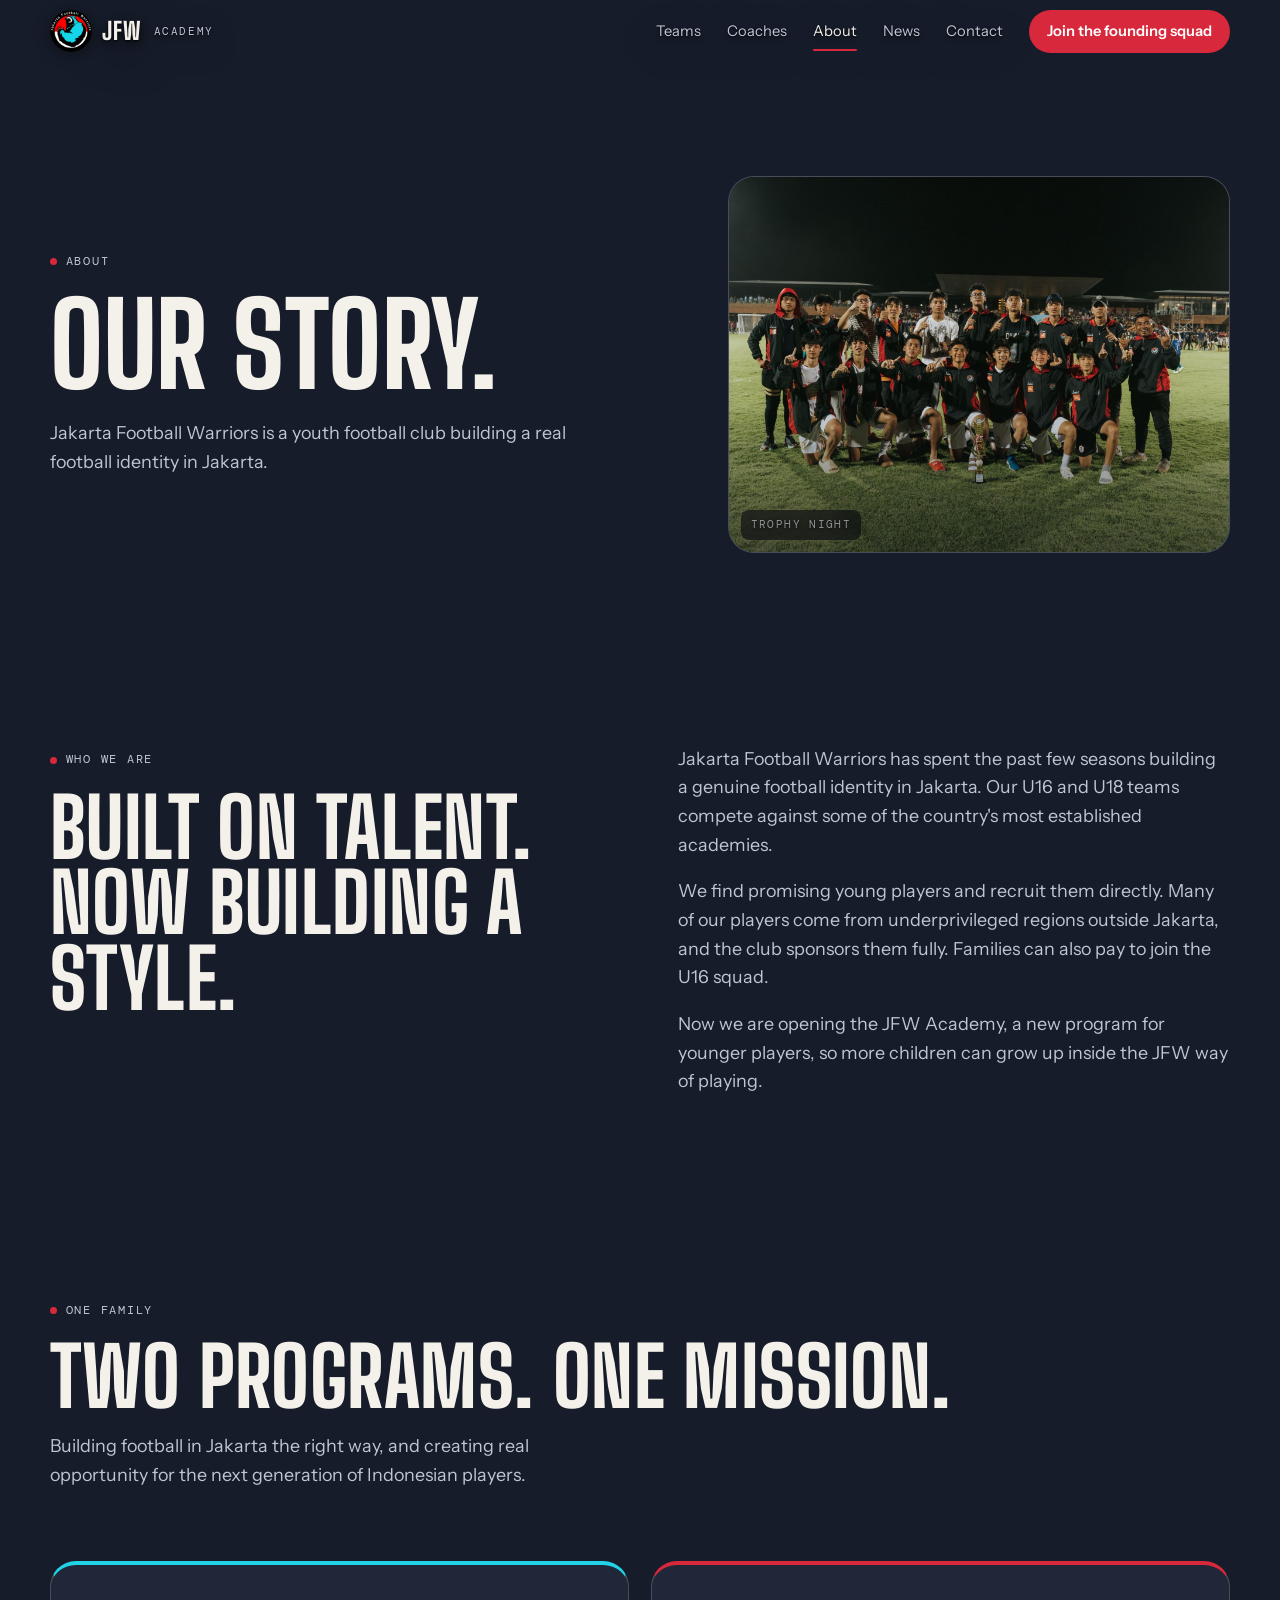
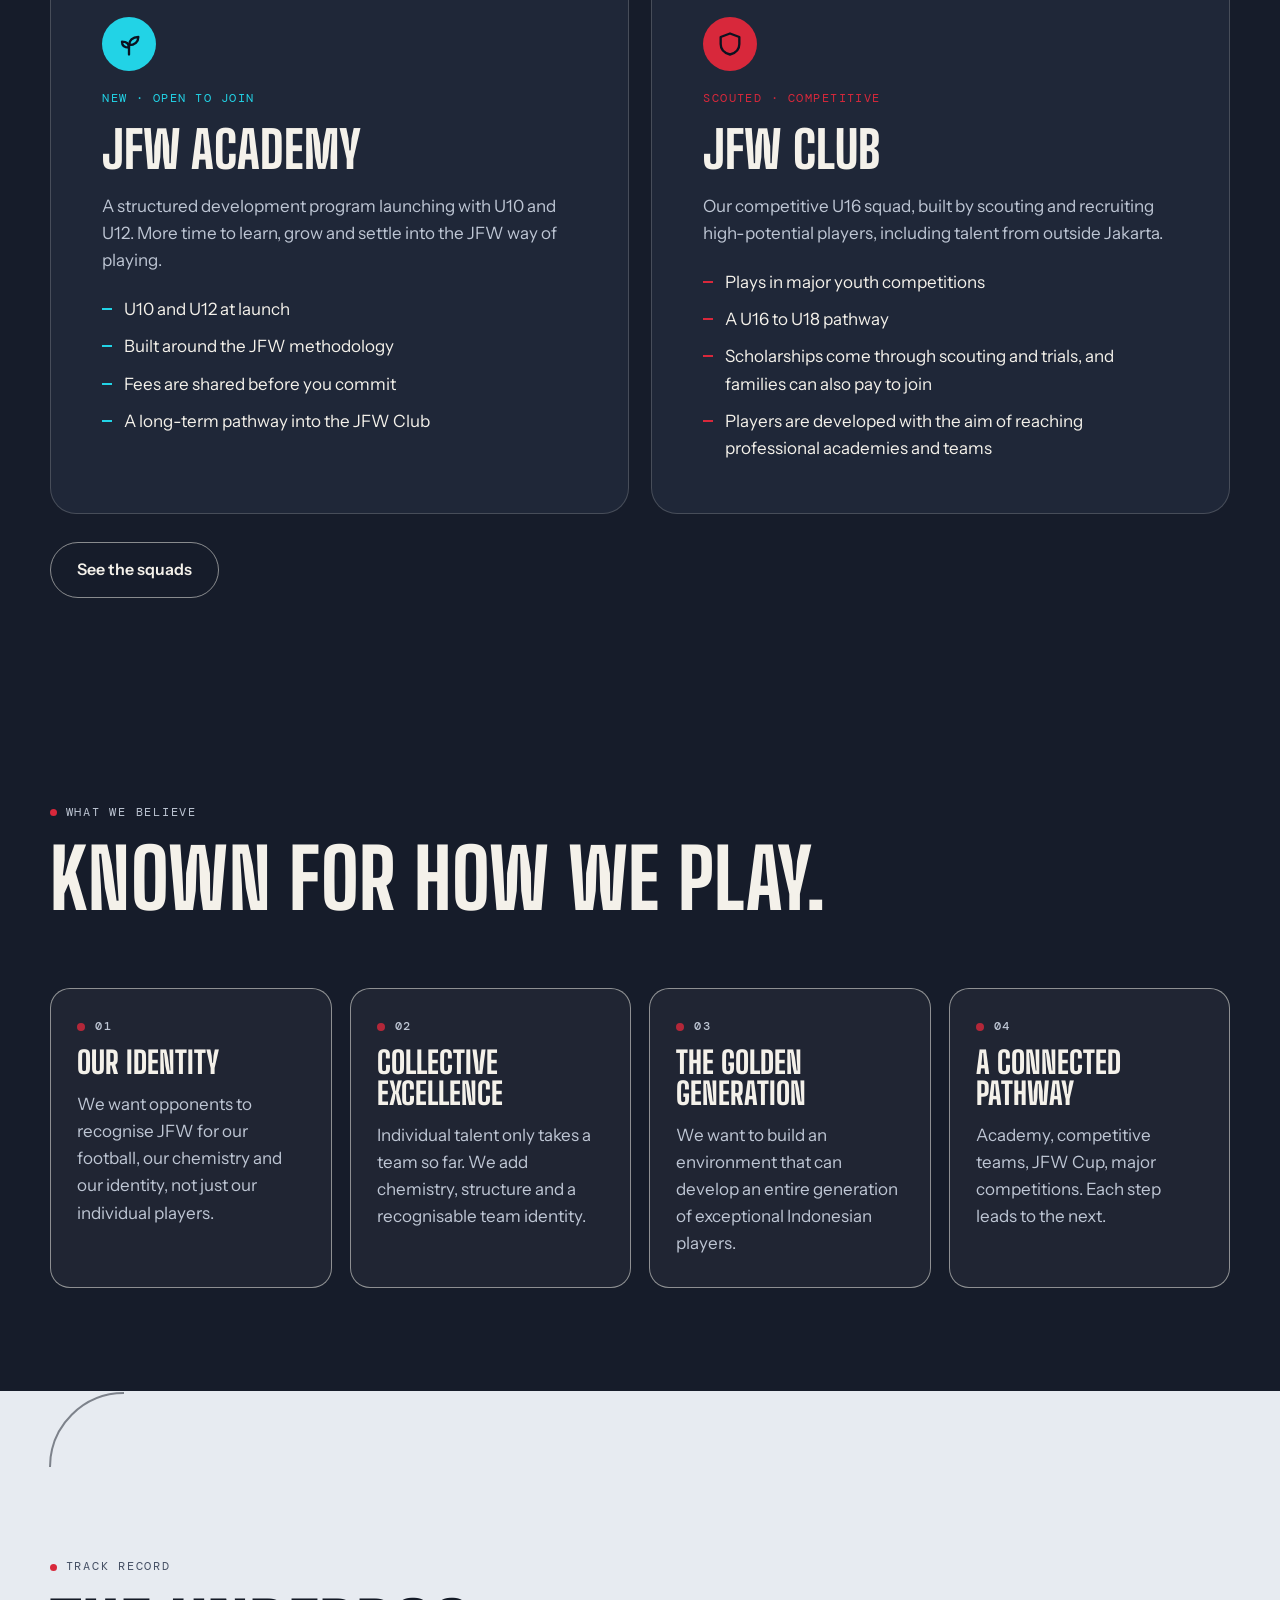
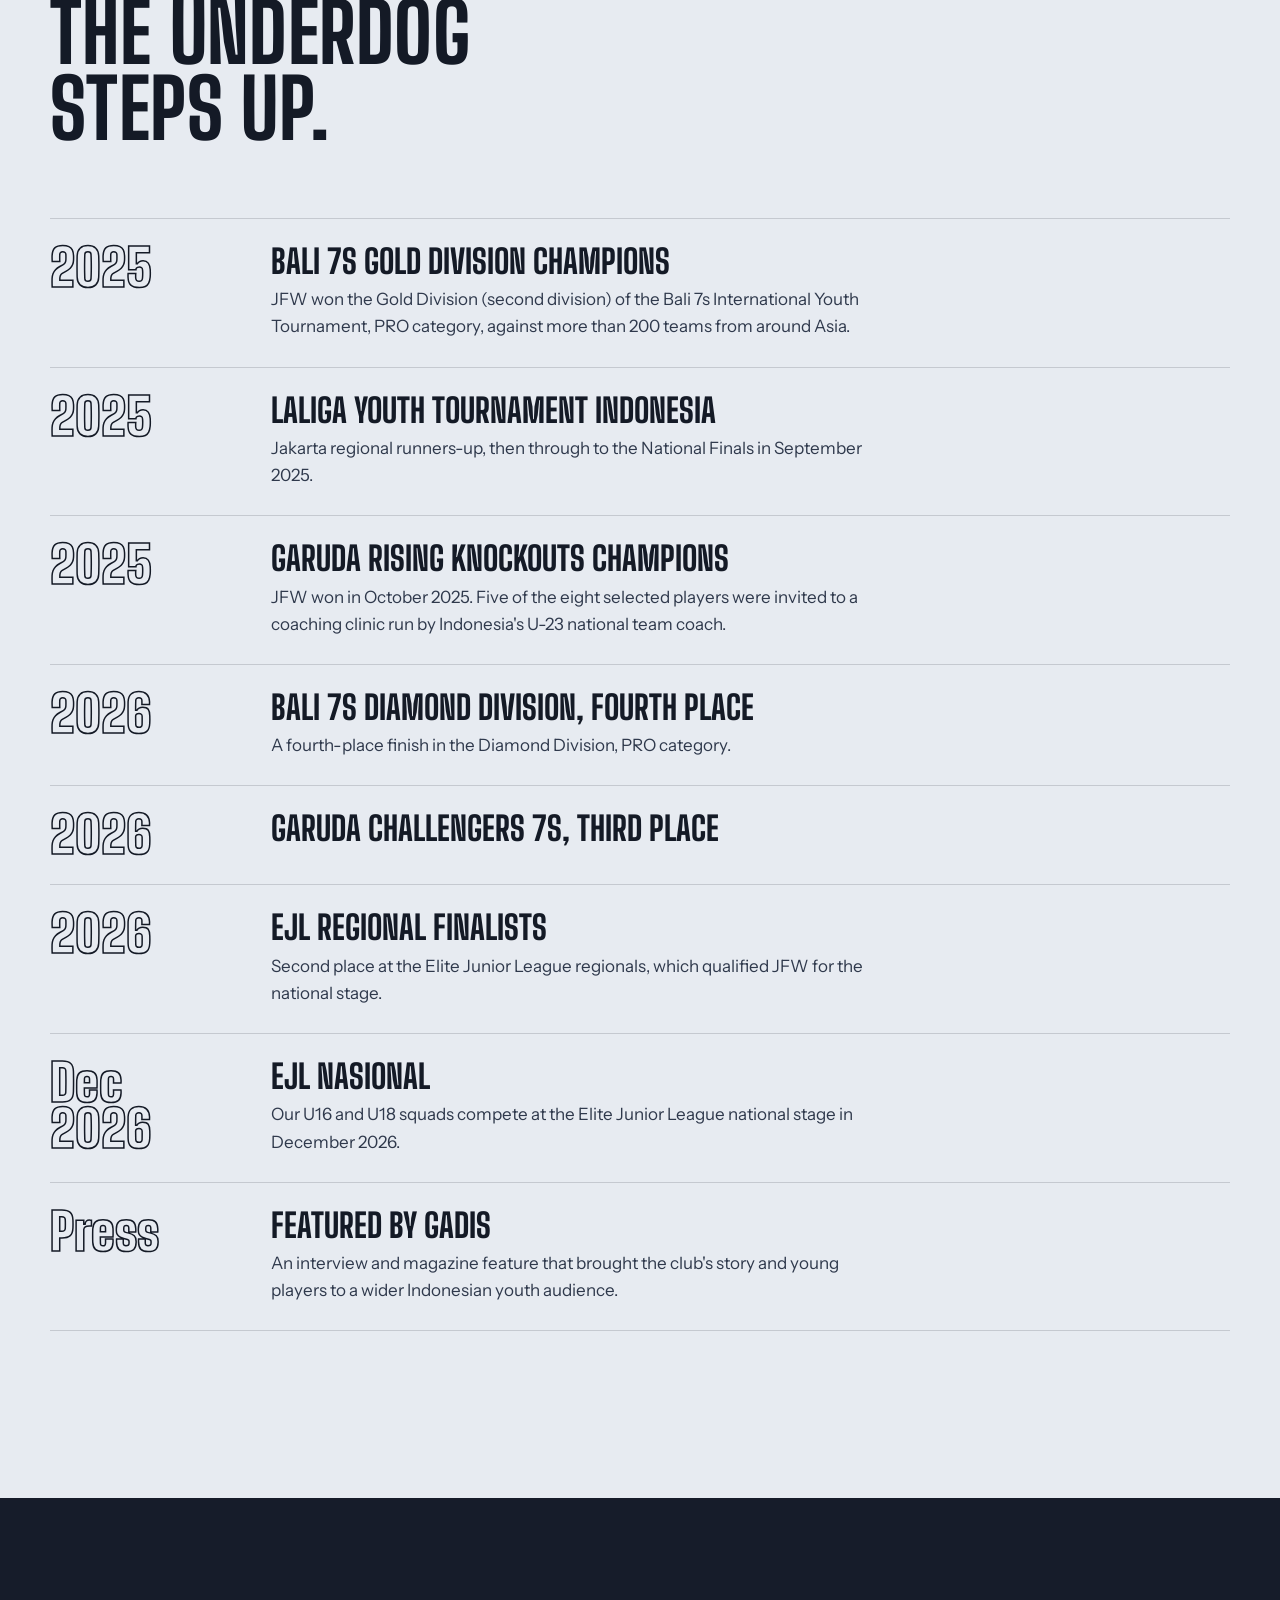
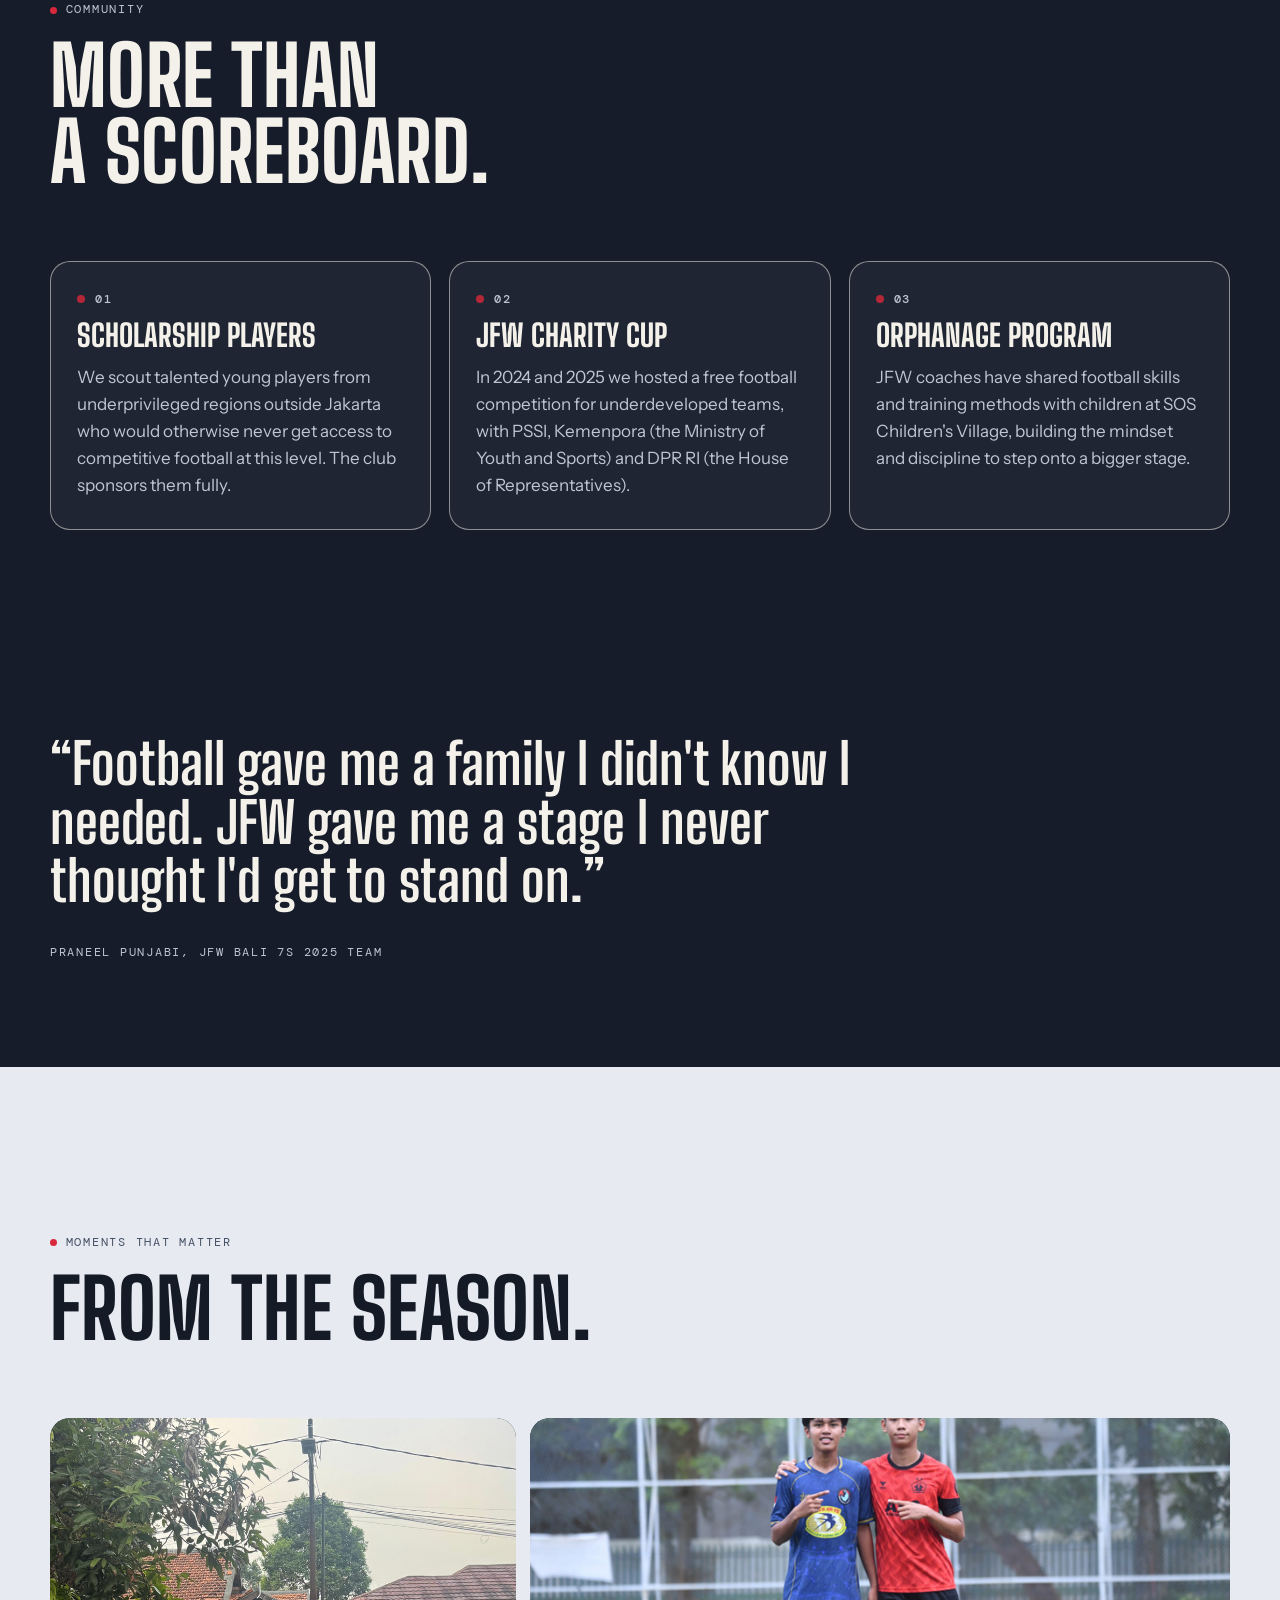
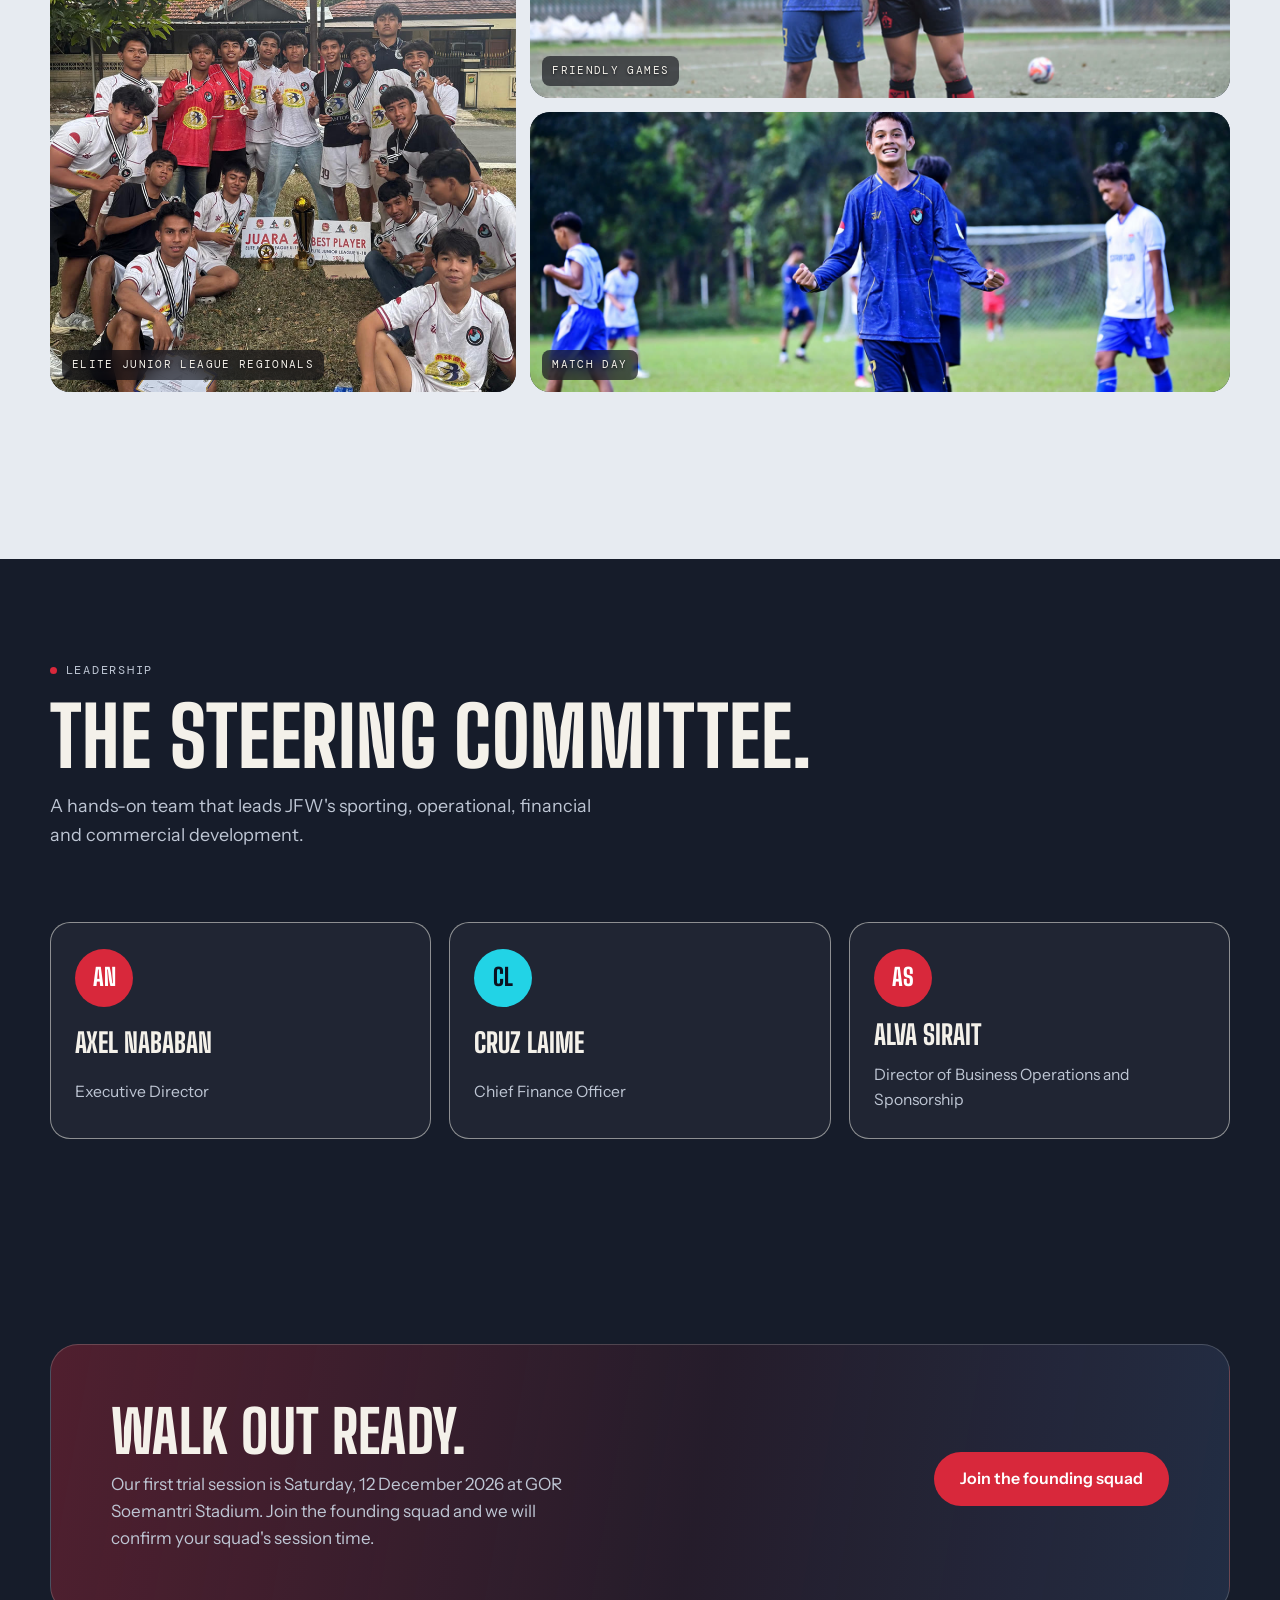
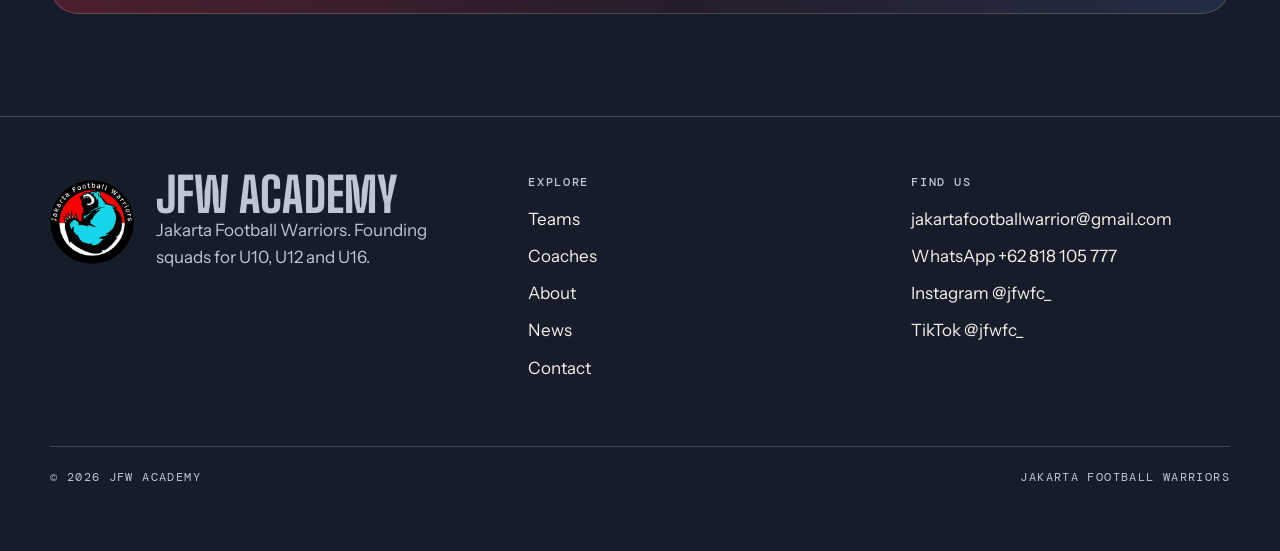
==== about.html @ f1566545 "JFW Academy website preview" ====
<!doctype html>
<html lang="en">
<head>
<meta charset="utf-8">
<meta name="viewport" content="width=device-width,initial-scale=1">
<title>About | JFW Academy</title>
<meta name="description" content="The story of Jakarta Football Warriors: our results, our community work and the people leading the club and the JFW Academy.">
<meta name="theme-color" content="#161C2A">
<meta name="color-scheme" content="dark">
<!-- PREVIEW ONLY: remove the next tag at the real launch -->
<meta name="robots" content="noindex, nofollow">
<link rel="icon" type="image/png" href="assets/logo-64.png">
<!-- DEPLOY STEP: patch og:url and og:image with the live absolute URL before zipping -->
<meta property="og:type" content="website">
<meta property="og:title" content="About | JFW Academy">
<meta property="og:description" content="The story of Jakarta Football Warriors: our results, our community work and the people leading the club and the JFW Academy.">
<meta property="og:url" content="https://cruzsl.github.io/prototypejfw/about.html">
<meta property="og:image" content="https://cruzsl.github.io/prototypejfw/assets/hero-ending.jpg">
<link rel="preconnect" href="https://fonts.googleapis.com">
<link rel="preconnect" href="https://fonts.gstatic.com" crossorigin>
<link href="https://fonts.googleapis.com/css2?family=Big+Shoulders+Display:wght@700;800;900&family=DM+Mono:wght@400;500&family=Instrument+Sans:wght@400;500;600&display=swap" rel="stylesheet">
<link rel="stylesheet" href="assets/site.css">
<script src="assets/site.js" defer></script>
</head>
<body>
<a class="skip" href="#main">Skip to content</a>

<div class="env" aria-hidden="true">
  <div class="dust">
    <i style="--x:6%;--t:46s"></i><i style="--x:14%;--t:62s"></i><i style="--x:23%;--t:54s"></i><i style="--x:31%;--t:70s"></i>
    <i style="--x:40%;--t:58s"></i><i style="--x:49%;--t:66s"></i><i style="--x:57%;--t:50s"></i><i style="--x:66%;--t:74s"></i>
    <i style="--x:73%;--t:60s"></i><i style="--x:81%;--t:52s"></i><i style="--x:88%;--t:68s"></i><i style="--x:95%;--t:64s"></i>
  </div>
</div>

<nav class="nav" id="nav" aria-label="Main">
  <div class="wrap">
    <a class="brand" href="index.html" aria-label="JFW Academy, home">
      <img src="assets/logo-128.png" width="42" height="42" alt="">
      JFW <small>Academy</small>
    </a>
    <button class="nav-toggle" type="button" aria-expanded="false" aria-controls="navlinks"><span class="sr">Menu</span><i></i><i></i></button>
    <div class="links" id="navlinks">
      <a href="teams.html">Teams</a>
      <a href="coaches.html">Coaches</a>
      <a href="about.html" aria-current="page">About</a>
      <a href="news.html">News</a>
      <a href="contact.html">Contact</a>
      <a class="btn sm" href="contact.html#join">Join the founding squad</a>
    </div>
  </div>
</nav>

<main id="main" tabindex="-1">

<header class="page-hero">
  <div class="wrap ph-grid">
    <div class="ph-copy rvc">
      <span class="mono kicker rv" style="--i:0">About</span>
      <h1 class="rv" style="--i:1">Our story.</h1>
      <p class="lede rv" style="--i:2">Jakarta Football Warriors is a youth football club building a real football identity in Jakarta.</p>
      
    </div>
    <figure class="ph-photo rvc"><img class="rv" src="assets/trophy-night.jpg" width="1920" height="1280" alt="A JFW squad in black and red jackets behind a trophy on a floodlit pitch at night" style="object-position:50% 62%"><figcaption class="cap">Trophy night</figcaption></figure>
  </div>
</header>

<section class="sec tight" id="who" aria-labelledby="who-h">
  <div class="wrap split rvc">
    <div class="rv" style="--i:0"><span class="mono kicker">Who we are</span><h2 class="display" id="who-h" style="margin-top:18px">Built on talent.<br>Now building a style.</h2></div>
    <div class="prose rv" style="--i:1">
      <p>Jakarta Football Warriors has spent the past few seasons building a genuine football identity in Jakarta. Our U16 and U18 teams compete against some of the country's most established academies.</p>
      <p>We find promising young players and recruit them directly. Many of our players come from underprivileged regions outside Jakarta, and the club sponsors them fully. Families can also pay to join the U16 squad.</p>
      <p>Now we are opening the JFW Academy, a new program for younger players, so more children can grow up inside the JFW way of playing.</p>
    </div>
  </div>
</section>

<section class="sec tight" id="programs" aria-labelledby="programs-h">
  <div class="wrap">
    <div class="sec-head rvc">
      <span class="mono kicker rv" style="--i:0">One family</span>
      <h2 class="display rv" style="--i:1" id="programs-h">Two programs. One mission.</h2>
      <p class="lede rv" style="--i:2">Building football in Jakarta the right way, and creating real opportunity for the next generation of Indonesian players.</p>
    </div>
    <div class="programs rvc">
      <article class="program academy rv" style="--i:0">
        <div class="ico"><svg viewBox="0 0 24 24" fill="none" stroke="currentColor" stroke-width="2" stroke-linecap="round" stroke-linejoin="round" aria-hidden="true"><path d="M12 21v-8"/><path d="M12 13c0-4 3-7 8-7 0 4-3 7-8 7z"/><path d="M12 15c0-3-2-5-6-5 0 3 2 5 6 5z"/></svg></div>
        <span class="sub">New &middot; Open to join</span>
        <h3>JFW Academy</h3>
        <p>A structured development program launching with U10 and U12. More time to learn, grow and settle into the JFW way of playing.</p>
        <ul>
          <li>U10 and U12 at launch</li>
          <li>Built around the JFW methodology</li>
          <li>Fees are shared before you commit</li>
          <li>A long-term pathway into the JFW Club</li>
        </ul>
      </article>
      <article class="program club rv" style="--i:1">
        <div class="ico"><svg viewBox="0 0 24 24" fill="none" stroke="currentColor" stroke-width="2" stroke-linecap="round" stroke-linejoin="round" aria-hidden="true"><path d="M12 3l8 3v6c0 4.5-3.2 7.8-8 9-4.8-1.2-8-4.5-8-9V6l8-3z"/></svg></div>
        <span class="sub">Scouted &middot; Competitive</span>
        <h3>JFW Club</h3>
        <p>Our competitive U16 squad, built by scouting and recruiting high-potential players, including talent from outside Jakarta.</p>
        <ul>
          <li>Plays in major youth competitions</li>
          <li>A U16 to U18 pathway</li>
          <li>Scholarships come through scouting and trials, and families can also pay to join</li>
          <li>Players are developed with the aim of reaching professional academies and teams</li>
        </ul>
      </article>
    </div>
    <p style="margin-top:28px"><a class="btn ghost" href="teams.html">See the squads</a></p>
  </div>
</section>

<section class="sec tight" id="believe" aria-labelledby="believe-h">
  <div class="wrap">
    <div class="sec-head rvc">
      <span class="mono kicker rv" style="--i:0">What we believe</span>
      <h2 class="display rv" style="--i:1" id="believe-h">Known for how we play.</h2>
    </div>
    <div class="cards c4 rvc">
      <article class="card rv" style="--i:0"><b class="n">01</b><h3>Our identity</h3><p>We want opponents to recognise JFW for our football, our chemistry and our identity, not just our individual players.</p></article>
      <article class="card rv" style="--i:1"><b class="n">02</b><h3>Collective excellence</h3><p>Individual talent only takes a team so far. We add chemistry, structure and a recognisable team identity.</p></article>
      <article class="card rv" style="--i:2"><b class="n">03</b><h3>The Golden Generation</h3><p>We want to build an environment that can develop an entire generation of exceptional Indonesian players.</p></article>
      <article class="card rv" style="--i:3"><b class="n">04</b><h3>A connected pathway</h3><p>Academy, competitive teams, JFW Cup, major competitions. Each step leads to the next.</p></article>
    </div>
  </div>
</section>

<section class="sec light" id="record" aria-labelledby="record-h">
  <svg class="arc rvc" aria-hidden="true" viewBox="0 0 78 78"><path d="M2 76A74 74 0 0 1 76 2" fill="none" stroke="currentColor" stroke-width="2" pathLength="1"/></svg>
  <div class="wrap">
    <div class="sec-head rvc">
      <span class="mono kicker kdot rv" style="--i:0">Track record</span>
      <h2 class="display rv" style="--i:1" id="record-h">The underdog<br>steps up.</h2>
    </div>
    <div class="timeline rvc">
      <div class="tl rv" style="--i:0"><div class="yr">2025</div><div><h3>Bali 7s Gold Division champions</h3><p>JFW won the Gold Division (second division) of the Bali 7s International Youth Tournament, PRO category, against more than 200 teams from around Asia.</p></div></div>
      <div class="tl rv" style="--i:0"><div class="yr">2025</div><div><h3>LaLiga Youth Tournament Indonesia</h3><p>Jakarta regional runners-up, then through to the National Finals in September 2025.</p></div></div>
      <div class="tl rv" style="--i:0"><div class="yr">2025</div><div><h3>Garuda Rising Knockouts champions</h3><p>JFW won in October 2025. Five of the eight selected players were invited to a coaching clinic run by Indonesia's U-23 national team coach.</p></div></div>
      <div class="tl rv" style="--i:0"><div class="yr">2026</div><div><h3>Bali 7s Diamond Division, fourth place</h3><p>A fourth-place finish in the Diamond Division, PRO category.</p></div></div>
      <div class="tl rv" style="--i:0"><div class="yr">2026</div><div><h3>Garuda Challengers 7s, third place</h3></div></div>
      <div class="tl rv" style="--i:0"><div class="yr">2026</div><div><h3>EJL regional finalists</h3><p>Second place at the Elite Junior League regionals, which qualified JFW for the national stage.</p></div></div>
      <div class="tl rv" style="--i:0"><div class="yr">Dec 2026</div><div><h3>EJL Nasional</h3><p>Our U16 and U18 squads compete at the Elite Junior League national stage in December 2026.</p></div></div>
      <div class="tl rv" style="--i:0"><div class="yr">Press</div><div><h3>Featured by GADIS</h3><p>An interview and magazine feature that brought the club's story and young players to a wider Indonesian youth audience.</p></div></div>
    </div>
  </div>
</section>

<section class="sec tight" id="community" aria-labelledby="community-h">
  <div class="wrap">
    <div class="sec-head rvc">
      <span class="mono kicker rv" style="--i:0">Community</span>
      <h2 class="display rv" style="--i:1" id="community-h">More than<br>a scoreboard.</h2>
    </div>
    <div class="cards c3 rvc">
      <article class="card rv" style="--i:0"><b class="n">01</b><h3>Scholarship players</h3><p>We scout talented young players from underprivileged regions outside Jakarta who would otherwise never get access to competitive football at this level. The club sponsors them fully.</p></article>
      <article class="card rv" style="--i:1"><b class="n">02</b><h3>JFW Charity Cup</h3><p>In 2024 and 2025 we hosted a free football competition for underdeveloped teams, with PSSI, Kemenpora (the Ministry of Youth and Sports) and DPR RI (the House of Representatives).</p></article>
      <article class="card rv" style="--i:2"><b class="n">03</b><h3>Orphanage program</h3><p>JFW coaches have shared football skills and training methods with children at SOS Children's Village, building the mindset and discipline to step onto a bigger stage.</p></article>
    </div>
  </div>
</section>

<section class="sec tight" id="voice" aria-label="A player's words">
  <div class="wrap">
    <figure class="quote rvc">
      <blockquote class="rv" style="--i:0">&ldquo;Football gave me a family I didn't know I needed. JFW gave me a stage I never thought I'd get to stand on.&rdquo;</blockquote>
      <figcaption class="rv" style="--i:1"><cite class="mono">Praneel Punjabi, JFW Bali 7s 2025 team</cite></figcaption>
    </figure>
  </div>
</section>

<section class="sec light" id="moments" aria-labelledby="moments-h">
  <div class="wrap">
    <div class="sec-head rvc">
      <span class="mono kicker rv" style="--i:0">Moments that matter</span>
      <h2 class="display rv" style="--i:1" id="moments-h">From the season.</h2>
    </div>
    <div class="moments rvc">
      <figure class="tall rv" style="--i:0"><img src="assets/moment-medals.jpg" width="900" height="1600" alt="A JFW squad gathered on the grass with medals and trophies after the Elite Junior League regionals" loading="lazy"><figcaption class="cap">Elite Junior League regionals</figcaption></figure>
      <figure class="rv" style="--i:1"><img src="assets/moment-pair.jpg" width="1600" height="1067" alt="Two players, one in JFW white and one in a rival kit, posing together after a friendly game" loading="lazy"><figcaption class="cap">Friendly games</figcaption></figure>
      <figure class="rv" style="--i:2"><img src="assets/moment-smile.jpg" width="1600" height="1066" alt="A JFW player smiling and spreading his arms on a grass pitch during a match" loading="lazy"><figcaption class="cap">Match day</figcaption></figure>
    </div>
  </div>
</section>

<section class="sec tight" id="leaders" aria-labelledby="leaders-h">
  <div class="wrap">
    <div class="sec-head rvc">
      <span class="mono kicker rv" style="--i:0">Leadership</span>
      <h2 class="display rv" style="--i:1" id="leaders-h">The steering committee.</h2>
      <p class="lede rv" style="--i:2">A hands-on team that leads JFW's sporting, operational, financial and commercial development.</p>
    </div>
    <div class="people rvc">
      <article class="person rv" style="--i:0"><div class="av" aria-hidden="true">AN</div><h3>Axel Nababan</h3><p>Executive Director</p></article>
      <article class="person rv" style="--i:1"><div class="av" aria-hidden="true">CL</div><h3>Cruz Laime</h3><p>Chief Finance Officer</p></article>
      <article class="person rv" style="--i:2"><div class="av" aria-hidden="true">AS</div><h3>Alva Sirait</h3><p>Director of Business Operations and Sponsorship</p></article>
    </div>
  </div>
</section>

<section class="sec tight" aria-label="Join">
  <div class="wrap">
    <div class="cta-band rvc">
      <div class="rv" style="--i:0">
        <h2 class="display">Walk out ready.</h2>
        <p>Our first trial session is Saturday, 12 December 2026 at GOR Soemantri Stadium. Join the founding squad and we will confirm your squad's session time.</p>
      </div>
      <div class="rv" style="--i:1"><a class="btn" href="contact.html#join">Join the founding squad</a></div>
    </div>
  </div>
</section>

</main>

<footer>
  <div class="wrap foot">
    <div class="foot-brand">
      <img src="assets/logo-128.png" width="84" height="84" alt="Jakarta Football Warriors crest" loading="lazy">
      <div>
        <p class="display">JFW Academy</p>
        <p>Jakarta Football Warriors. Founding squads for U10, U12 and U16.</p>
      </div>
    </div>
    <div>
      <h4>Explore</h4>
      <ul>
        <li><a href="teams.html">Teams</a></li>
        <li><a href="coaches.html">Coaches</a></li>
        <li><a href="about.html">About</a></li>
        <li><a href="news.html">News</a></li>
        <li><a href="contact.html">Contact</a></li>
      </ul>
    </div>
    <div>
      <h4>Find us</h4>
      <ul>
        <li><a href="mailto:jakartafootballwarrior@gmail.com">jakartafootballwarrior@gmail.com</a></li>
        <li><a href="https://wa.me/62818105777" rel="noopener" target="_blank">WhatsApp +62 818 105 777</a></li>
        <li><a href="https://www.instagram.com/jfwfc_/" rel="noopener" target="_blank">Instagram @jfwfc_</a></li>
        <li><a href="https://www.tiktok.com/@jfwfc_" rel="noopener" target="_blank">TikTok @jfwfc_</a></li>
      </ul>
    </div>
    <p class="foot-base"><span>&copy; 2026 JFW Academy</span><span>Jakarta Football Warriors</span></p>
  </div>
</footer>
</body>
</html>
---- assets/site.css ----
/* JFW Academy shared styles: tokens, base, environment, nav, buttons, sections, forms, footer, inner pages */
:root{
  --canvas:#161C2A;
  --panel:#1F2738;
  --panel-2:#283248;
  --accent:#D8283B;
  --accent-hover:#F0475A;
  --accent-muted:rgba(216,40,59,.28);
  --cyan:#22D3E6;
  --cyan-soft:rgba(34,211,230,.14);
  --gold:#C7A55B;
  --text-secondary:#BEC6D4;
  --text-primary:#F4F1EA;
  --line:rgba(244,241,234,.19);
  --line-strong:rgba(244,241,234,.52);
  --ease:cubic-bezier(.2,.7,.2,1);
  --ease-io:cubic-bezier(.65,0,.35,1);
  --gutter:clamp(16px,4vw,48px);
  --tshadow:0 1px 2px rgba(5,5,10,.95),0 3px 12px rgba(5,5,10,.78),0 10px 44px rgba(5,5,10,.8);
  --display:"Big Shoulders Display","Arial Narrow",Impact,sans-serif;
  --body:"Instrument Sans",system-ui,-apple-system,"Segoe UI",sans-serif;
  --mono:"DM Mono",ui-monospace,Menlo,Consolas,monospace;
}
*,*::before,*::after{box-sizing:border-box}
html{overflow-x:hidden;overflow-x:clip;scroll-behavior:smooth;background:var(--canvas)}
body{margin:0;overflow-x:hidden;overflow-x:clip;background:var(--canvas);color:var(--text-primary);font-family:var(--body);font-size:1.0625rem;line-height:1.6;-webkit-font-smoothing:antialiased;opacity:0;transition:opacity .9s var(--ease)}
body.ready{opacity:1}
img{display:block;max-width:100%;height:auto}
a{color:inherit}
h1,h2,h3,h4,p,ul,ol,figure,dl,dd{margin:0}
ul,ol{padding:0;list-style:none}
.sr{position:absolute;width:1px;height:1px;overflow:hidden;clip:rect(0 0 0 0);white-space:nowrap}
.skip{position:fixed;left:12px;top:-60px;z-index:100;background:var(--text-primary);color:var(--canvas);padding:10px 16px;border-radius:8px;font-weight:600;text-decoration:none;transition:top .25s var(--ease)}
.skip:focus{top:12px}
:focus-visible{outline:2px solid var(--accent-hover);outline-offset:3px;border-radius:6px}
.wrap{width:min(1180px,100% - 2*var(--gutter));margin-inline:auto}
.mono{font-family:var(--mono);font-size:.78rem;letter-spacing:.14em;text-transform:uppercase;color:var(--text-secondary)}
.kicker{display:inline-flex;align-items:center;gap:.7em}
.kicker::before{content:"";width:7px;height:7px;border-radius:50%;background:var(--accent)}
.kicker.cy::before{background:var(--cyan)}
.display{font-family:var(--display);font-weight:800;text-transform:uppercase;line-height:.92;letter-spacing:.005em}
h2.display{font-size:clamp(2.8rem,6.4vw,5.6rem)}

/* environment: one fixed layer behind everything */
.env{position:fixed;inset:0;z-index:-1;overflow:hidden;background:var(--canvas);pointer-events:none}
.env::before{content:"";position:absolute;inset:-25%;background:
  radial-gradient(44% 38% at 16% 84%,rgba(216,40,59,.20),transparent 70%),
  radial-gradient(48% 42% at 88% 12%,rgba(110,150,225,.22),transparent 70%),
  radial-gradient(38% 32% at 62% 54%,rgba(199,165,91,.09),transparent 70%);
  animation:drift 84s ease-in-out infinite alternate;will-change:transform}
.env::after{content:"";position:absolute;inset:0;opacity:.07;background-image:url("data:image/svg+xml;utf8,<svg xmlns='http://www.w3.org/2000/svg' width='160' height='160'><filter id='n'><feTurbulence type='fractalNoise' baseFrequency='.9' numOctaves='2' stitchTiles='stitch'/></filter><rect width='100%' height='100%' filter='url(%23n)' opacity='.55'/></svg>")}
.dust i{position:absolute;left:var(--x);top:105%;width:2px;height:2px;border-radius:50%;background:rgba(241,238,231,.55);opacity:.5;animation:rise var(--t) linear infinite;animation-delay:calc(var(--t) * -.55)}
.dust i:nth-child(3n){background:rgba(240,71,90,.7)}
@keyframes drift{from{transform:translate3d(-3%,2%,0) scale(1)}to{transform:translate3d(3%,-3%,0) scale(1.08)}}
@keyframes rise{from{transform:translate3d(0,0,0)}to{transform:translate3d(24px,-112vh,0)}}
@keyframes pulse{0%,100%{opacity:0;transform:scale(.85)}50%{opacity:.7;transform:scale(1.15)}}
@keyframes glow{0%,100%{opacity:.14}50%{opacity:.5}}
body.paused *,body.paused *::before,body.paused *::after{animation-play-state:paused!important}

/* nav */
.nav{position:fixed;inset:0 0 auto 0;z-index:50;height:64px;display:flex;align-items:center;transition:background .4s var(--ease),border-color .4s var(--ease);border-bottom:1px solid transparent}
.nav.solid,.nav.open{background:rgba(22,28,42,.88);backdrop-filter:blur(14px);-webkit-backdrop-filter:blur(14px);border-color:var(--line)}
.nav.solid .brand,.nav.solid .links a{text-shadow:none}
.nav .wrap{display:flex;align-items:center;justify-content:space-between;gap:20px}
.brand{display:flex;align-items:center;gap:10px;text-decoration:none;font-family:var(--display);font-weight:800;font-size:1.5rem;letter-spacing:.04em;text-transform:uppercase;text-shadow:var(--tshadow)}
.brand img{width:42px;height:42px;flex:none;border-radius:50%;filter:drop-shadow(0 2px 8px rgba(0,0,0,.45))}
.brand small{font-family:var(--mono);font-weight:400;font-size:.68rem;letter-spacing:.14em;color:var(--text-secondary);margin-left:2px;display:none}
.links{display:flex;gap:26px;align-items:center}
.links a{font-size:.92rem;text-decoration:none;color:var(--text-secondary);text-shadow:var(--tshadow);transition:color .3s var(--ease);position:relative}
.links a:hover,.links a[aria-current="page"]{color:var(--text-primary)}
.links a[aria-current="page"]:not(.btn)::after{content:"";position:absolute;left:0;right:0;bottom:-8px;height:2px;border-radius:2px;background:var(--accent)}
.links a.btn,.links a.btn:hover{color:#fff;text-shadow:none}
.nav-toggle{display:none}
.btn{display:inline-flex;align-items:center;justify-content:center;gap:10px;font-family:var(--body);font-weight:600;font-size:1rem;color:#fff;background:var(--accent);border:0;border-radius:999px;padding:14px 26px;text-decoration:none;cursor:pointer;position:relative;transition:background .3s var(--ease),transform .3s var(--ease);text-shadow:none}
.btn:hover{background:var(--accent-hover);transform:translateY(-2px)}
.btn:active{transform:translateY(0)}
.btn.sm{padding:10px 18px;font-size:.92rem}
.btn.ghost{background:transparent;border:1px solid var(--line-strong);color:var(--text-primary)}
.btn.ghost:hover{background:rgba(255,255,255,.08);border-color:var(--text-primary)}
@media (min-width:1100px){.brand small{display:inline}}
@media (max-width:900px){
  .nav-toggle{display:grid;place-items:center;align-content:center;gap:5px;width:46px;height:46px;border-radius:12px;border:1px solid var(--line-strong);background:rgba(8,10,18,.4);cursor:pointer;padding:0}
  .nav-toggle i{display:block;width:20px;height:2px;border-radius:2px;background:var(--text-primary);transition:transform .35s var(--ease),opacity .25s var(--ease)}
  .nav.open .nav-toggle i:nth-of-type(1){transform:translateY(3.5px) rotate(45deg)}
  .nav.open .nav-toggle i:nth-of-type(2){transform:translateY(-3.5px) rotate(-45deg)}
  .links{position:fixed;left:0;right:0;top:64px;flex-direction:column;align-items:stretch;gap:0;padding:8px var(--gutter) 26px;background:#161C2A;border-bottom:1px solid var(--line);opacity:0;visibility:hidden;transform:translateY(-8px);transition:opacity .3s var(--ease),transform .3s var(--ease),visibility 0s linear .3s}
  .nav.open .links{opacity:1;visibility:visible;transform:none;transition-delay:0s}
  .links a{padding:17px 4px;border-bottom:1px solid var(--line);font-size:1.08rem;color:var(--text-primary);text-shadow:none}
  .links a[aria-current="page"]:not(.btn)::after{display:none}
  .links a[aria-current="page"]{color:var(--accent-hover)}
  .links a.btn{margin-top:18px;border:0;padding:15px 24px}
}

/* sections */
section{position:relative}
.sec{padding:clamp(88px,13vw,168px) 0}
.sec.tight{padding:clamp(56px,8vw,104px) 0}
.sec.light{background:#E7EBF1;color:#141A26;--text-primary:#141A26;--text-secondary:#465065;--line:rgba(20,26,38,.16);--line-strong:rgba(20,26,38,.5)}
.sec.light .display{color:#141A26}
.sec-head{display:grid;gap:18px;margin-bottom:clamp(40px,6vw,72px)}
.sec-head.center{text-align:center;justify-items:center}
.lede{color:var(--text-secondary);max-width:46ch;font-size:1.12rem}
.arc{position:absolute;left:var(--gutter);top:0;width:78px;height:78px;pointer-events:none;color:var(--line-strong)}
.arc path{stroke-dasharray:1;stroke-dashoffset:1;transition:stroke-dashoffset 1.6s var(--ease-io)}
.arc.in path{stroke-dashoffset:0}
.kdot{position:relative}
.vis-on .kdot::after{content:"";position:absolute;left:-4px;top:50%;width:15px;height:15px;margin-top:-7.5px;border-radius:50%;border:1px solid var(--accent);animation:pulse 5s var(--ease-io) infinite;animation-delay:-2.2s}

/* reveal choreography */
.rvc .rv{opacity:0;transform:translateY(26px);transition:opacity .9s var(--ease),transform .9s var(--ease);transition-delay:calc(var(--i,0)*100ms)}
.rvc.in .rv{opacity:1;transform:none}
.rvc.in.settled .rv{transition-delay:0s}

/* chips and captions */
.chip{display:inline-flex;align-items:center;gap:8px;font-family:var(--mono);font-size:.72rem;letter-spacing:.12em;text-transform:uppercase;color:var(--text-primary);border:1px solid var(--line-strong);border-radius:999px;padding:5px 12px}
.chip.cy{border-color:var(--cyan);color:var(--cyan)}
.sec.light .chip.cy{color:#0a7f8c;border-color:#0a7f8c}
.chip.rd{border-color:var(--accent-hover);color:var(--accent-hover)}
.sec.light .chip.rd{color:#b01d2e;border-color:#b01d2e}
.cap{position:absolute;left:12px;bottom:12px;font-family:var(--mono);font-size:.7rem;letter-spacing:.12em;text-transform:uppercase;padding:6px 10px;border-radius:8px;color:#F4F1EA;background:rgba(8,8,15,.62);backdrop-filter:blur(10px);-webkit-backdrop-filter:blur(10px);text-shadow:0 1px 3px rgba(5,5,10,.85)}

/* faq details */
details{border-top:1px solid var(--line)}
details:last-child{border-bottom:1px solid var(--line)}
summary{list-style:none;cursor:pointer;display:flex;justify-content:space-between;align-items:center;gap:20px;padding:24px 0;font-family:var(--display);font-weight:700;text-transform:uppercase;font-size:clamp(1.4rem,2.4vw,1.9rem);line-height:1.05}
summary::-webkit-details-marker{display:none}
summary .pm{flex:none;position:relative;width:22px;height:22px}
summary .pm::before,summary .pm::after{content:"";position:absolute;left:0;right:0;top:50%;height:2px;margin-top:-1px;background:var(--text-primary);transition:transform .45s var(--ease)}
summary .pm::after{transform:rotate(90deg)}
details[open] summary .pm::after{transform:rotate(0)}
details .ans{display:grid;grid-template-rows:0fr;transition:grid-template-rows .5s var(--ease)}
details[open] .ans{grid-template-rows:1fr}
details .ans>div{overflow:hidden}
details .ans p{padding:0 0 26px;color:var(--text-secondary);max-width:46ch}

/* join card and form */
.join-card{display:grid;grid-template-columns:1fr 1fr;border-radius:28px;overflow:hidden;border:1px solid var(--line);background:var(--panel)}
.join-copy{position:relative;padding:clamp(30px,5vw,64px);display:grid;gap:20px;align-content:center;background:linear-gradient(160deg,rgba(216,40,59,.22),transparent 58%),var(--panel-2)}
.join-copy img{border-radius:16px;margin-top:10px;aspect-ratio:16/10;object-fit:cover;width:100%}
.join-form{padding:clamp(30px,5vw,64px);display:grid;gap:18px;align-content:center}
.field{display:grid;gap:8px}
.field label{font-family:var(--mono);font-size:.74rem;letter-spacing:.12em;text-transform:uppercase;color:var(--text-secondary)}
.field input,.field select,.field textarea{font:inherit;color:var(--text-primary);background:var(--canvas);border:1px solid var(--line-strong);border-radius:12px;padding:14px 16px;width:100%;transition:border-color .3s var(--ease)}
.field textarea{min-height:92px;resize:vertical}
.field input:focus,.field select:focus,.field textarea:focus{outline:none;border-color:var(--accent-hover)}
.field .err{display:none;color:#ff8c98;font-size:.88rem}
.field.bad .err{display:block}
.field.bad input,.field.bad select{border-color:#ff8c98}
.join-form .btn{margin-top:6px;width:100%;padding:17px 26px}
.join-form .btn::after{content:"";position:absolute;inset:-5px;border-radius:999px;box-shadow:0 0 40px 2px rgba(216,40,59,.7);opacity:0;pointer-events:none}
.vis-on .join-form .btn::after{animation:glow 5s var(--ease-io) infinite;animation-delay:-3s}
.success{display:none;gap:14px;align-content:center;padding:clamp(30px,5vw,64px)}
.success h3{font-family:var(--display);font-weight:800;text-transform:uppercase;font-size:clamp(2rem,4vw,3.2rem);line-height:1}
.success p{color:var(--text-secondary);max-width:36ch}
.join-card.sent .join-form{display:none}
.join-card.sent .success{display:grid}
.join-card .sent-next{display:none}

/* footer */
footer{border-top:1px solid var(--line);padding:56px 0 64px}
.foot{display:grid;grid-template-columns:1.3fr 1fr 1fr;gap:clamp(28px,5vw,64px);align-items:start}
.foot-brand{display:flex;align-items:center;gap:22px}
.foot-brand img{flex:none;border-radius:50%}
.foot .display{font-size:clamp(2rem,4vw,3rem)}
.foot p{color:var(--text-secondary);max-width:38ch}
.foot h4{font-family:var(--mono);font-weight:500;font-size:.74rem;letter-spacing:.14em;text-transform:uppercase;color:var(--text-secondary);margin:0 0 14px}
.foot ul{display:grid;gap:10px}
.foot ul a{text-decoration:none;color:var(--text-primary);transition:color .3s var(--ease)}
.foot ul a:hover{color:var(--accent-hover)}
.foot .foot-base{max-width:none;grid-column:1/-1;border-top:1px solid var(--line);padding-top:22px;font-family:var(--mono);font-size:.72rem;letter-spacing:.12em;text-transform:uppercase;color:var(--text-secondary);display:flex;justify-content:space-between;gap:16px;flex-wrap:wrap}

/* inner page hero */
.page-hero{padding:clamp(120px,14vw,176px) 0 clamp(48px,7vw,96px);position:relative}
.ph-grid{display:grid;grid-template-columns:1.1fr .9fr;gap:clamp(28px,5vw,80px);align-items:center}
.ph-copy{display:grid;gap:22px;justify-items:start}
.page-hero h1{font-family:var(--display);font-weight:800;text-transform:uppercase;line-height:.9;letter-spacing:.005em;font-size:clamp(3.6rem,9vw,8rem)}
.ph-photo{position:relative;border-radius:26px;overflow:hidden;aspect-ratio:4/3;border:1px solid var(--line);background:var(--panel)}
.ph-photo img{width:100%;height:100%;object-fit:cover}
.ph-photo::after{content:"";position:absolute;inset:0;background:linear-gradient(180deg,transparent 58%,rgba(8,10,18,.5));pointer-events:none}
.ph-actions{display:flex;gap:14px;flex-wrap:wrap;margin-top:6px}

/* cards used across inner pages */
.cards{display:grid;gap:18px}
.cards.c3{grid-template-columns:repeat(3,1fr)}
.cards.c4{grid-template-columns:repeat(4,1fr)}
.cards.c2{grid-template-columns:repeat(2,1fr)}
.card{position:relative;padding:28px 26px 30px;border:1px solid var(--line-strong);border-radius:20px;background:rgba(255,255,255,.045);display:grid;gap:12px;align-content:start;transition:border-color .4s var(--ease),background .4s var(--ease)}
.card:hover{border-color:var(--accent-hover);background:rgba(255,255,255,.075)}
.card b.n{font-family:var(--mono);font-weight:500;font-size:.74rem;letter-spacing:.14em;color:var(--text-secondary);display:flex;align-items:center;gap:10px}
.card b.n::before{content:"";width:8px;height:8px;border-radius:50%;background:var(--accent);opacity:.8}
.card h3{font-family:var(--display);font-weight:800;text-transform:uppercase;font-size:clamp(1.6rem,2.4vw,2.1rem);line-height:1}
.card p{color:var(--text-secondary)}
.sec.light .card{background:rgba(255,255,255,.7);border-color:rgba(20,26,38,.22)}
.sec.light .card:hover{background:#fff;border-color:#b01d2e}

/* teams */
.programs{display:grid;grid-template-columns:1fr 1fr;gap:22px}
.program{--c:var(--accent);position:relative;padding:clamp(28px,4vw,52px);border-radius:26px;background:var(--panel);border:1px solid var(--line);border-top:4px solid var(--c);display:grid;gap:18px;align-content:start}
.program.academy{--c:var(--cyan)}
.program .ico{width:54px;height:54px;border-radius:50%;background:var(--c);display:grid;place-items:center;color:#0b1220}
.program .ico svg{width:28px;height:28px}
.program h3{font-family:var(--display);font-weight:800;text-transform:uppercase;font-size:clamp(2.2rem,4vw,3.4rem);line-height:.95}
.program .sub{font-family:var(--mono);font-size:.76rem;letter-spacing:.12em;text-transform:uppercase;color:var(--c)}
.program p{color:var(--text-secondary);max-width:44ch}
.program ul{display:grid;gap:10px;margin-top:4px}
.program li{padding-left:22px;position:relative;color:var(--text-primary)}
.program li::before{content:"";position:absolute;left:0;top:.7em;width:10px;height:2px;background:var(--c)}
.squads{display:grid;grid-template-columns:repeat(3,1fr);gap:20px}
.squad{--c:var(--cyan);position:relative;padding:clamp(26px,3vw,38px);border-radius:24px;background:rgba(255,255,255,.78);border:1px solid rgba(20,26,38,.2);border-top:5px solid var(--c);display:grid;gap:18px;align-content:start}
.squad.club{--c:var(--accent)}
.squad .age{font-family:var(--display);font-weight:900;font-size:clamp(4.6rem,8vw,7rem);line-height:.8;color:transparent;-webkit-text-stroke:2px #141A26;padding-top:.04em}
.squad dl{display:grid;gap:14px}
.squad dt{font-family:var(--mono);font-size:.7rem;letter-spacing:.14em;text-transform:uppercase;color:#465065}
.squad dd{font-size:1.05rem;color:#141A26;line-height:1.4}
.squad dd span{display:block}
.week{display:grid;grid-template-columns:repeat(7,1fr);gap:10px}
.day{border:1px solid var(--line);border-radius:18px;padding:16px 12px 18px;min-height:230px;background:rgba(255,255,255,.03);display:grid;align-content:start;gap:12px}
.day.on{border-color:var(--line-strong);background:rgba(255,255,255,.07)}
.day h3{font-family:var(--mono);font-weight:500;font-size:.78rem;letter-spacing:.16em;text-transform:uppercase;color:var(--text-secondary)}
.day.on h3{color:var(--text-primary)}
.sess{--c:var(--cyan);padding:10px 12px;border-radius:12px;background:rgba(8,10,18,.4);border-left:3px solid var(--c);font-size:.86rem;line-height:1.35}
.sess.club{--c:var(--accent)}
.sess b{display:block;font-family:var(--display);font-weight:800;font-size:1.25rem;line-height:1.05;text-transform:uppercase;letter-spacing:.01em}
.sess span{color:var(--text-secondary)}
.legend{display:flex;gap:22px;flex-wrap:wrap;margin-top:22px}
.legend span{display:inline-flex;align-items:center;gap:10px}
.legend span::before{content:"";width:14px;height:14px;border-radius:4px;background:var(--cyan)}
.legend span.club::before{background:var(--accent)}
.bring{display:flex;flex-wrap:wrap;gap:12px}
.bring li{padding:14px 22px;border:1px solid var(--line-strong);border-radius:999px;font-size:1.05rem;background:rgba(255,255,255,.045)}
.venue{display:grid;grid-template-columns:1.1fr .9fr;gap:clamp(24px,5vw,72px);align-items:center;padding:clamp(28px,4vw,56px);border-radius:28px;border:1px solid var(--line);background:linear-gradient(120deg,rgba(34,211,230,.10),transparent 60%),var(--panel)}
.venue h3{font-family:var(--display);font-weight:800;text-transform:uppercase;font-size:clamp(2.4rem,5vw,4.2rem);line-height:.95}
.venue p{color:var(--text-secondary);max-width:42ch}
.venue .pitch{aspect-ratio:3/2;border-radius:18px;border:1px solid var(--line-strong);background:#1d3a2a;position:relative;overflow:hidden}
.venue .pitch svg{position:absolute;inset:0;width:100%;height:100%}
.method{padding-bottom:0}

/* coaches */
.sample-bar{display:flex;gap:14px;align-items:center;padding:16px 20px;border:1px dashed var(--cyan);border-radius:16px;background:var(--cyan-soft);color:var(--text-primary);margin-bottom:clamp(28px,4vw,48px)}
.sample-bar b{font-family:var(--mono);font-weight:500;font-size:.74rem;letter-spacing:.14em;text-transform:uppercase;color:var(--cyan);flex:none}
.coaches{display:grid;grid-template-columns:repeat(3,1fr);gap:20px}
.coach{border-radius:24px;overflow:hidden;background:var(--panel);border:1px solid var(--line);transition:border-color .4s var(--ease)}
.coach:hover{border-color:var(--accent-hover)}
.coach .ph{aspect-ratio:5/4;background:radial-gradient(circle at 50% 40%,var(--panel-2),#131a28 75%);display:grid;place-items:center;position:relative}
.coach .ph img{width:38%;opacity:.4}
.coach .ph .chip{position:absolute;top:14px;left:14px;background:rgba(8,10,18,.5)}
.coach .body{padding:22px 24px 28px;display:grid;gap:12px}
.coach h3{font-family:var(--display);font-weight:800;text-transform:uppercase;font-size:1.9rem;line-height:1}
.coach .role{font-family:var(--mono);font-size:.74rem;letter-spacing:.12em;text-transform:uppercase;color:var(--cyan)}
.coach p{color:var(--text-secondary);font-size:1rem}
.coach .squads-on{display:flex;gap:8px;flex-wrap:wrap}

/* about */
.split{display:grid;grid-template-columns:1fr 1fr;gap:clamp(28px,6vw,96px);align-items:start}
.prose{display:grid;gap:18px;max-width:52ch}
.prose p{color:var(--text-secondary);font-size:1.12rem}
.sec.light .prose p{color:#2f394c}
.timeline{display:grid}
.tl{display:grid;grid-template-columns:minmax(110px,170px) 1fr;gap:clamp(18px,4vw,56px);padding:26px 0;border-top:1px solid var(--line)}
.tl:last-child{border-bottom:1px solid var(--line)}
.tl .yr{font-family:var(--display);font-weight:900;font-size:clamp(2.2rem,4vw,3.4rem);line-height:.9;color:transparent;-webkit-text-stroke:1.5px var(--text-primary)}
.tl h3{font-family:var(--display);font-weight:800;text-transform:uppercase;font-size:clamp(1.5rem,2.6vw,2.2rem);line-height:1}
.tl p{color:var(--text-secondary);margin-top:8px;max-width:56ch}
.sec.light .tl p{color:#2f394c}
.quote{display:grid;gap:26px;max-width:880px}
.quote blockquote{margin:0;font-family:var(--display);font-weight:700;text-transform:none;font-size:clamp(2rem,4.4vw,3.6rem);line-height:1.04}
.quote cite{font-style:normal}
.people{display:grid;grid-template-columns:repeat(auto-fit,minmax(240px,1fr));gap:18px}
.person{padding:26px 24px;border:1px solid var(--line-strong);border-radius:20px;background:rgba(255,255,255,.045);display:grid;gap:14px}
.person .av{width:58px;height:58px;border-radius:50%;display:grid;place-items:center;font-family:var(--display);font-weight:800;font-size:1.5rem;background:var(--accent);color:#fff}
.person:nth-child(even) .av{background:var(--cyan);color:#0b1220}
.person h3{font-family:var(--display);font-weight:800;text-transform:uppercase;font-size:1.7rem;line-height:1}
.person p{color:var(--text-secondary);font-size:.98rem}
.moments{display:grid;grid-template-columns:.8fr 1.2fr;gap:14px}
.moments figure{position:relative;overflow:hidden;border-radius:20px;background:var(--panel);min-height:280px}
.moments img{position:absolute;inset:0;width:100%;height:100%;object-fit:cover}
.moments .tall{grid-row:span 2}
.cta-band{display:grid;grid-template-columns:1fr auto;gap:clamp(24px,5vw,72px);align-items:center;padding:clamp(30px,5vw,60px);border-radius:28px;border:1px solid var(--line);background:linear-gradient(100deg,rgba(216,40,59,.30),rgba(216,40,59,.08) 55%,rgba(110,150,225,.14))}
.cta-band h2{font-size:clamp(2.2rem,4.6vw,4rem)}
.cta-band p{color:var(--text-secondary);margin-top:12px;max-width:44ch}

/* news */
.posts{display:grid;gap:22px}
.post{display:grid;grid-template-columns:minmax(150px,230px) 1fr;gap:clamp(22px,5vw,64px);padding:clamp(26px,4vw,52px);border:1px solid var(--line);border-radius:28px;background:var(--panel);align-items:start}
.post.feature{background:linear-gradient(120deg,rgba(216,40,59,.28),transparent 62%),var(--panel-2);border-color:var(--line-strong)}
.post .when{display:grid;gap:8px;justify-items:start}
.post .when .d{font-family:var(--display);font-weight:900;font-size:clamp(4.4rem,8vw,7.4rem);line-height:.82;letter-spacing:.005em}
.post .when .m{font-family:var(--display);font-weight:800;font-size:clamp(1.6rem,2.4vw,2.2rem);line-height:1;text-transform:uppercase}
.post h2{font-family:var(--display);font-weight:800;text-transform:uppercase;font-size:clamp(2.2rem,4vw,3.4rem);line-height:.95;margin:14px 0 14px}
.post p{color:var(--text-secondary);max-width:58ch}
.post p+p{margin-top:12px}
.post .btn{margin-top:22px}
.post.soon{border-style:dashed;background:transparent}
@media (max-width:760px){.post{grid-template-columns:1fr}}

/* contact */
.ccards{display:grid;grid-template-columns:repeat(auto-fit,minmax(220px,1fr));gap:16px}
.ccard.wide{grid-column:span 2}
@media (max-width:640px){.ccard.wide{grid-column:auto}}
.ccard{padding:26px 24px;border:1px solid var(--line-strong);border-radius:20px;display:grid;gap:10px;text-decoration:none;background:rgba(255,255,255,.045);transition:border-color .4s var(--ease),background .4s var(--ease)}
.ccard:hover{border-color:var(--accent-hover);background:rgba(255,255,255,.08)}
.ccard b{font-family:var(--mono);font-weight:500;font-size:.74rem;letter-spacing:.14em;text-transform:uppercase;color:var(--text-secondary)}
.ccard span{font-family:var(--display);font-weight:800;font-size:clamp(1.3rem,1.65vw,1.55rem);line-height:1.05;overflow-wrap:anywhere}
.ccard small{color:var(--text-secondary);font-size:.95rem}
.ccard[hidden]{display:none}

@media (max-width:1000px){
  .cards.c4,.ccards,.people{grid-template-columns:repeat(2,1fr)}
  .squads,.coaches,.cards.c3,.pillars{grid-template-columns:repeat(2,1fr)}
  .week{grid-template-columns:repeat(3,1fr)}
  .day:not(.on){display:none}
}
@media (max-width:900px){
  .ph-grid,.programs,.venue,.split,.join-card,.cta-band{grid-template-columns:1fr}
  .foot{grid-template-columns:1fr}
  .moments{grid-template-columns:1fr 1fr}
  .moments .tall{grid-row:auto}
  .tl{grid-template-columns:1fr;gap:10px}
}
@media (max-width:640px){
  .cards.c4,.cards.c3,.cards.c2,.ccards,.people,.squads,.coaches{grid-template-columns:1fr}
  .week{grid-template-columns:1fr}
  .moments{grid-template-columns:1fr}
  .moments .tall{min-height:440px}
  .sample-bar{flex-direction:column;align-items:flex-start}
}
@media (pointer:coarse){.btn,summary,.field input,.field select,.nav-toggle{min-height:44px}.btn{display:inline-flex;align-items:center;justify-content:center}}

/* reduced motion */
@media (prefers-reduced-motion:reduce){
  *,*::before,*::after{animation:none!important;transition:none!important;transition-delay:0s!important;scroll-behavior:auto!important}
  body{opacity:1}
  .rvc .rv{opacity:1;transform:none}
  .arc path{stroke-dashoffset:0}
  .dust{display:none}
}
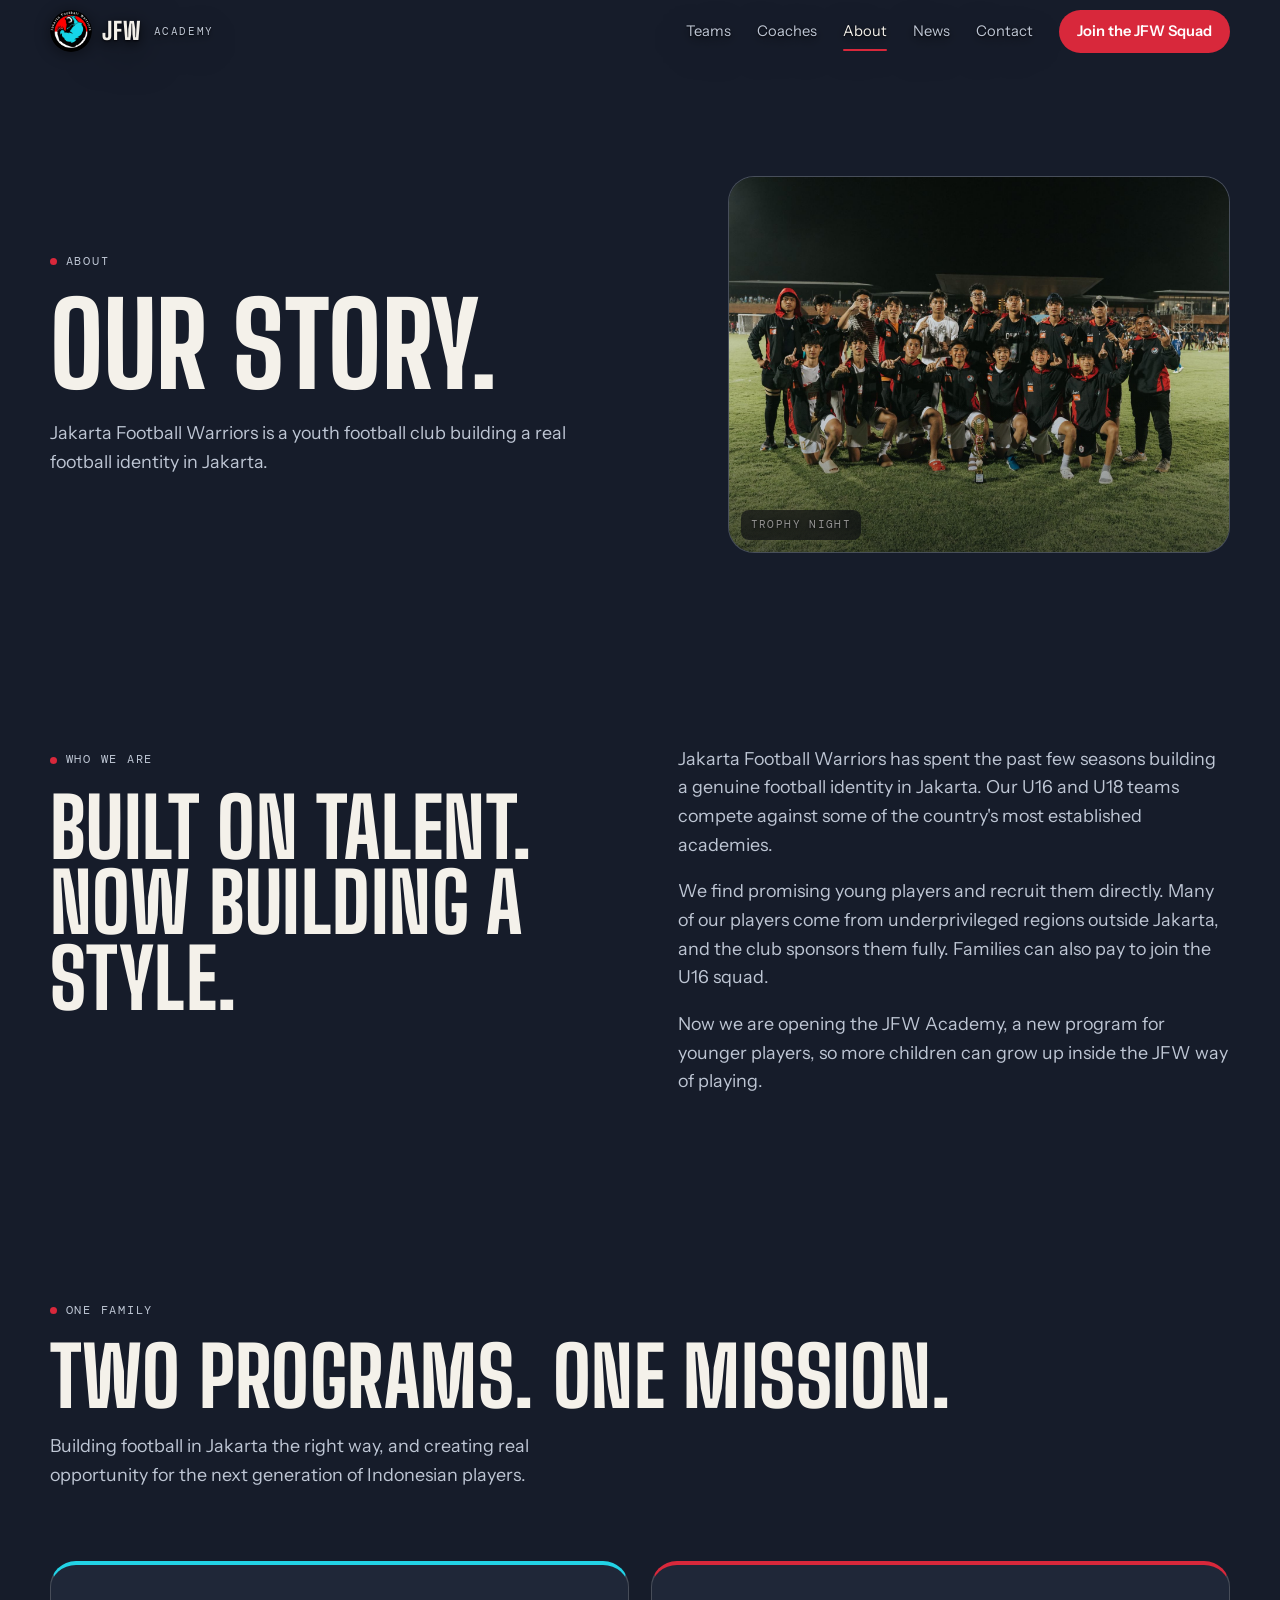
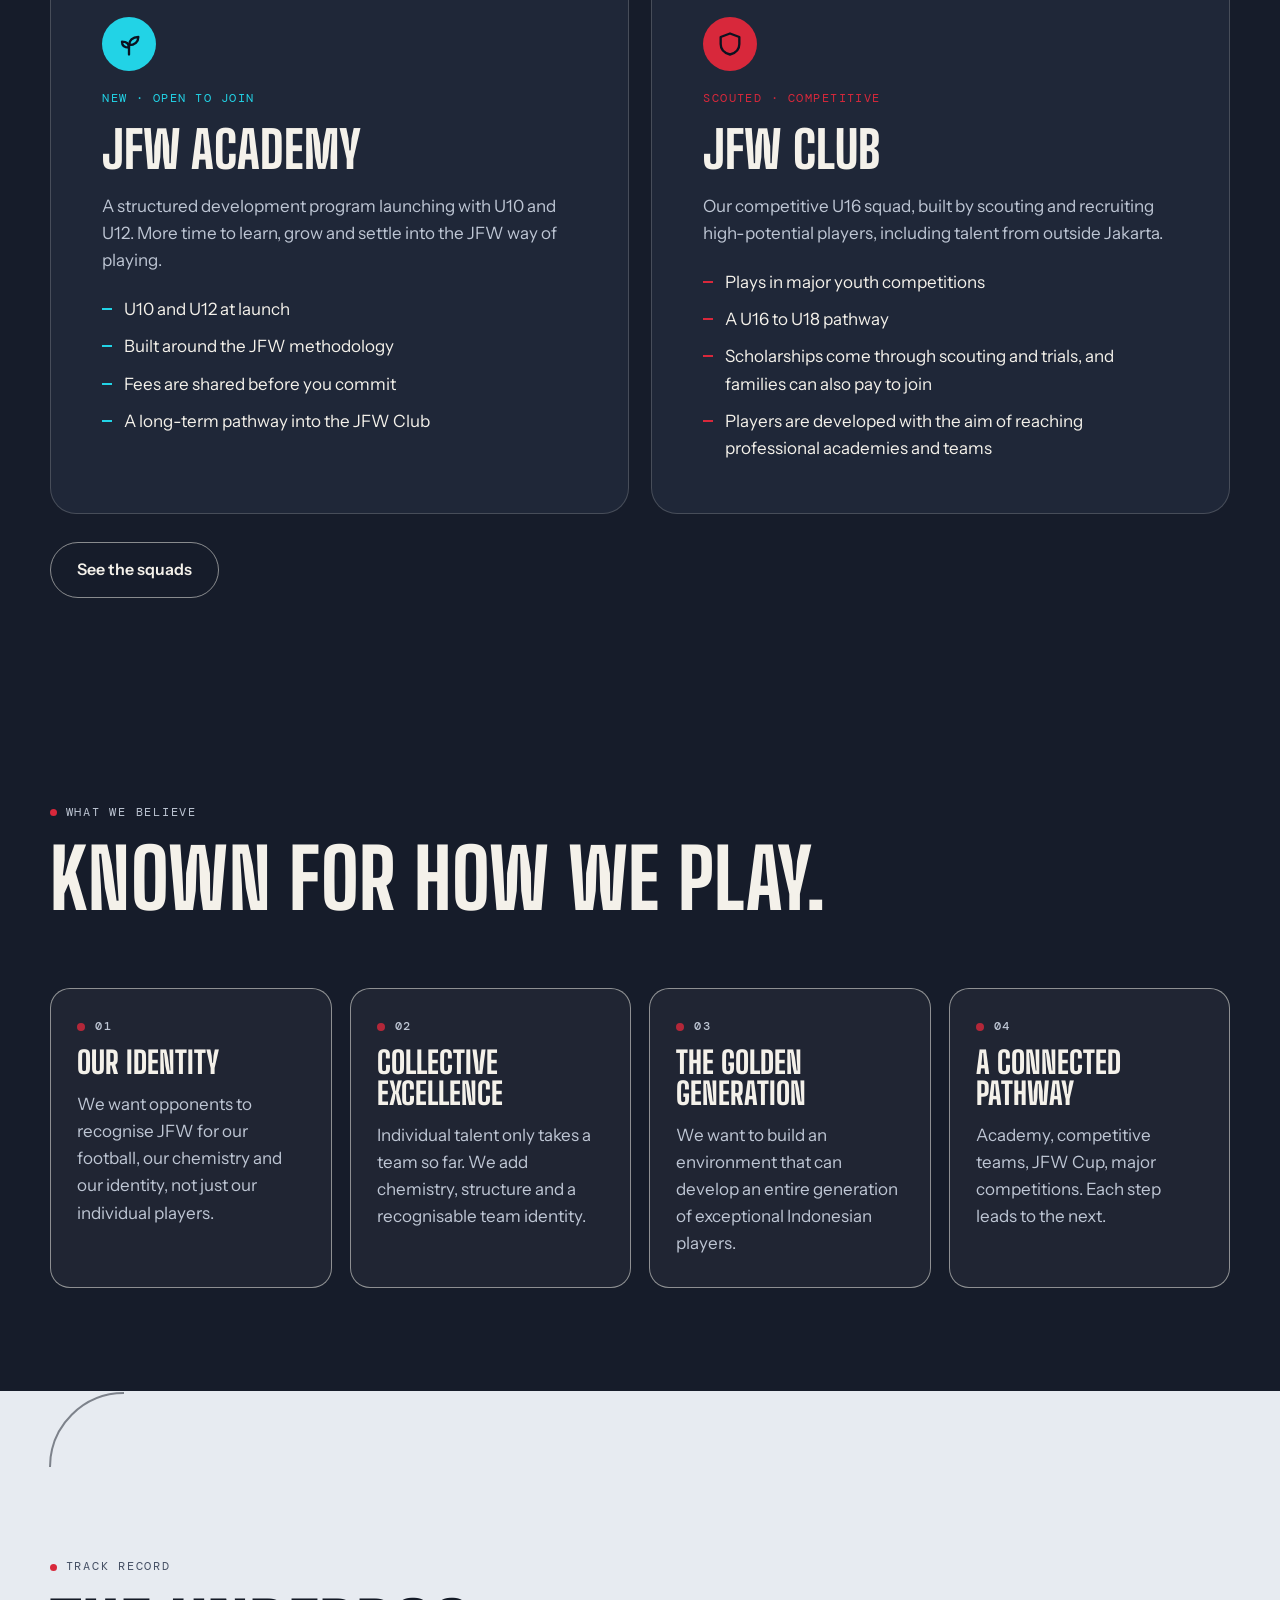
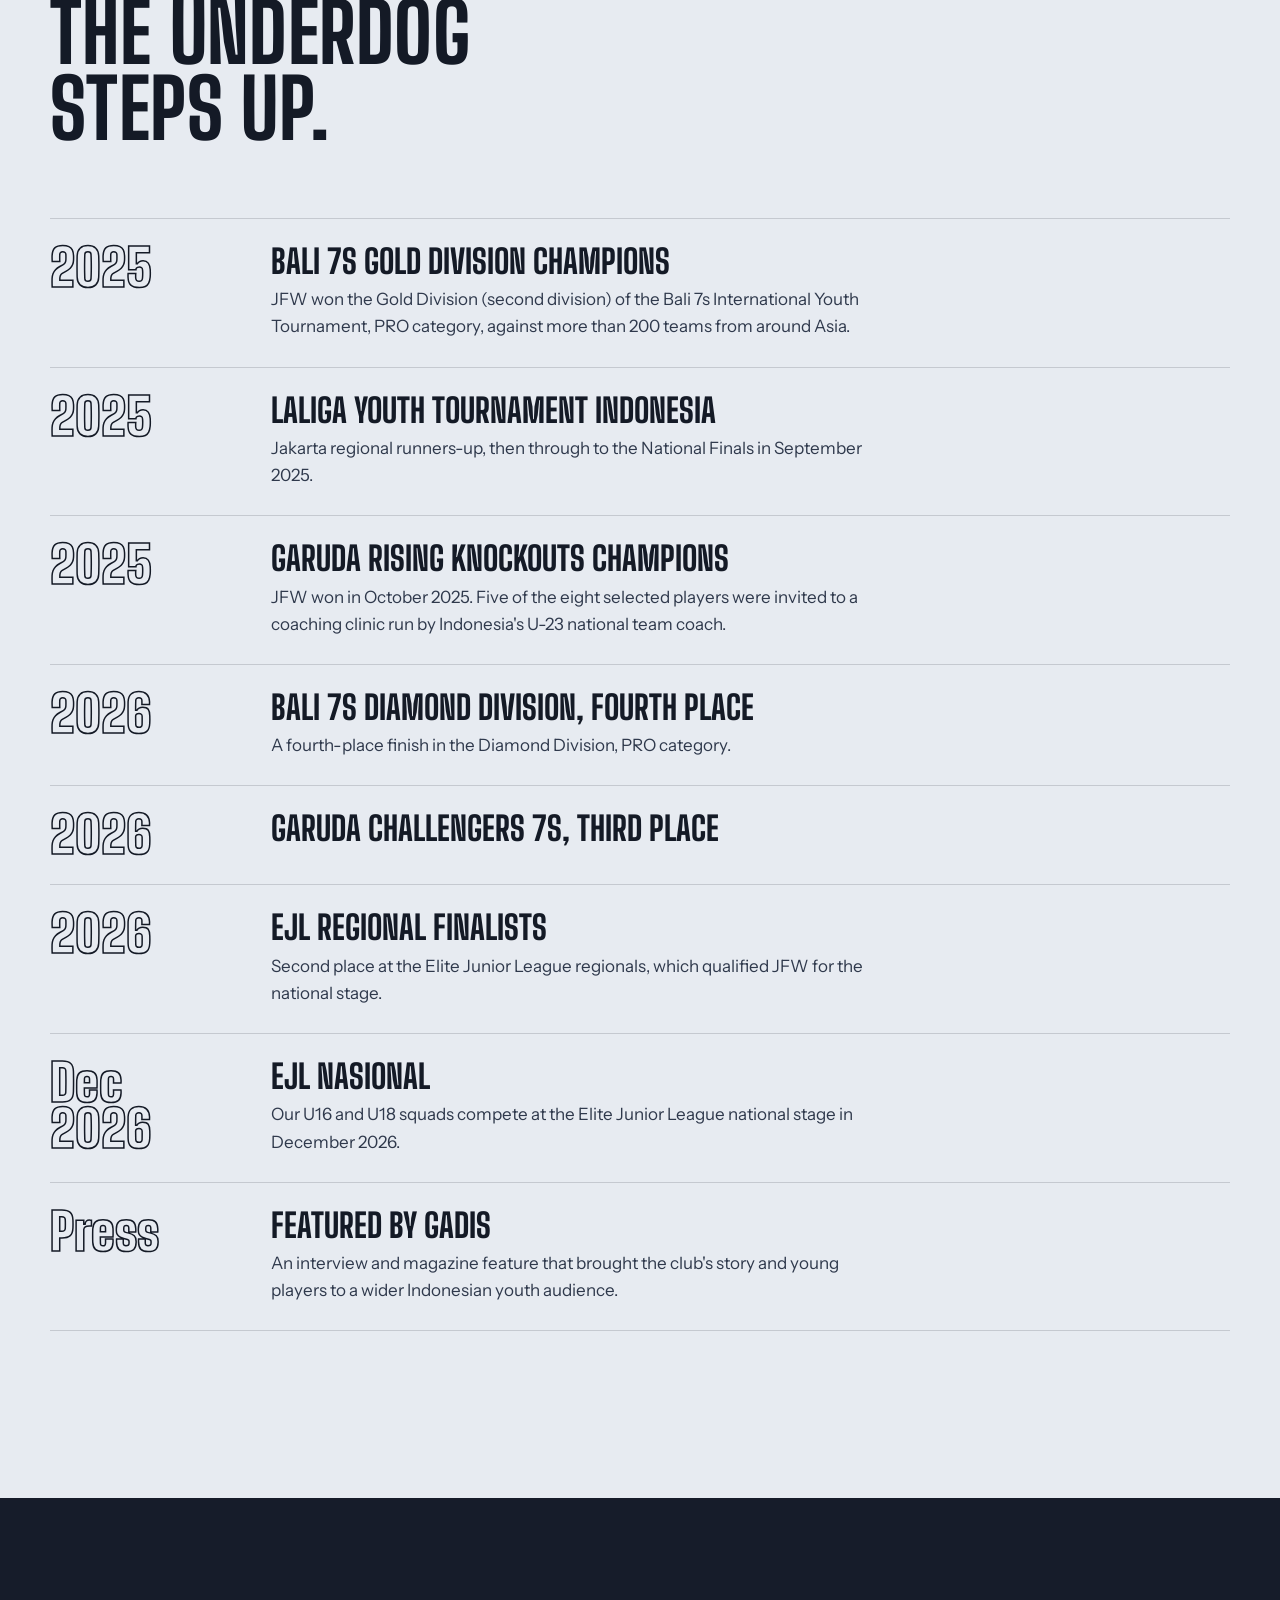
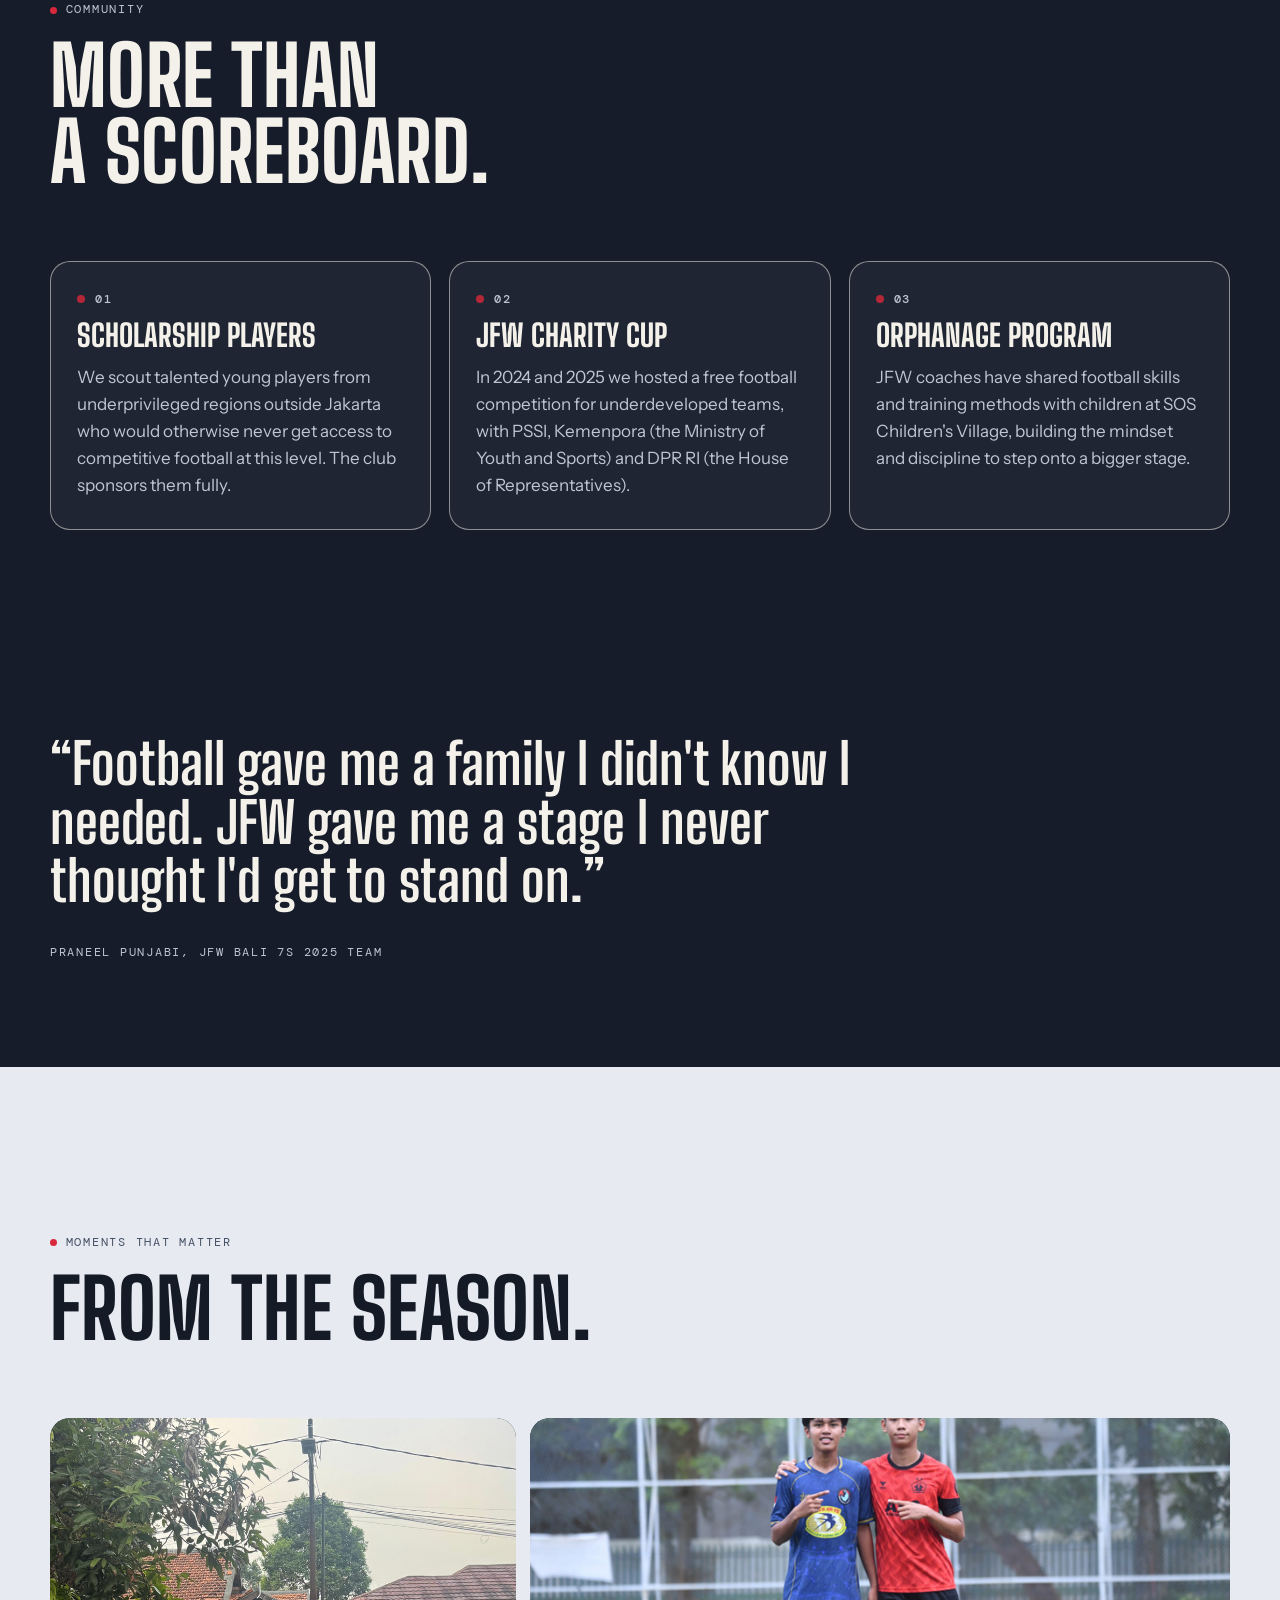
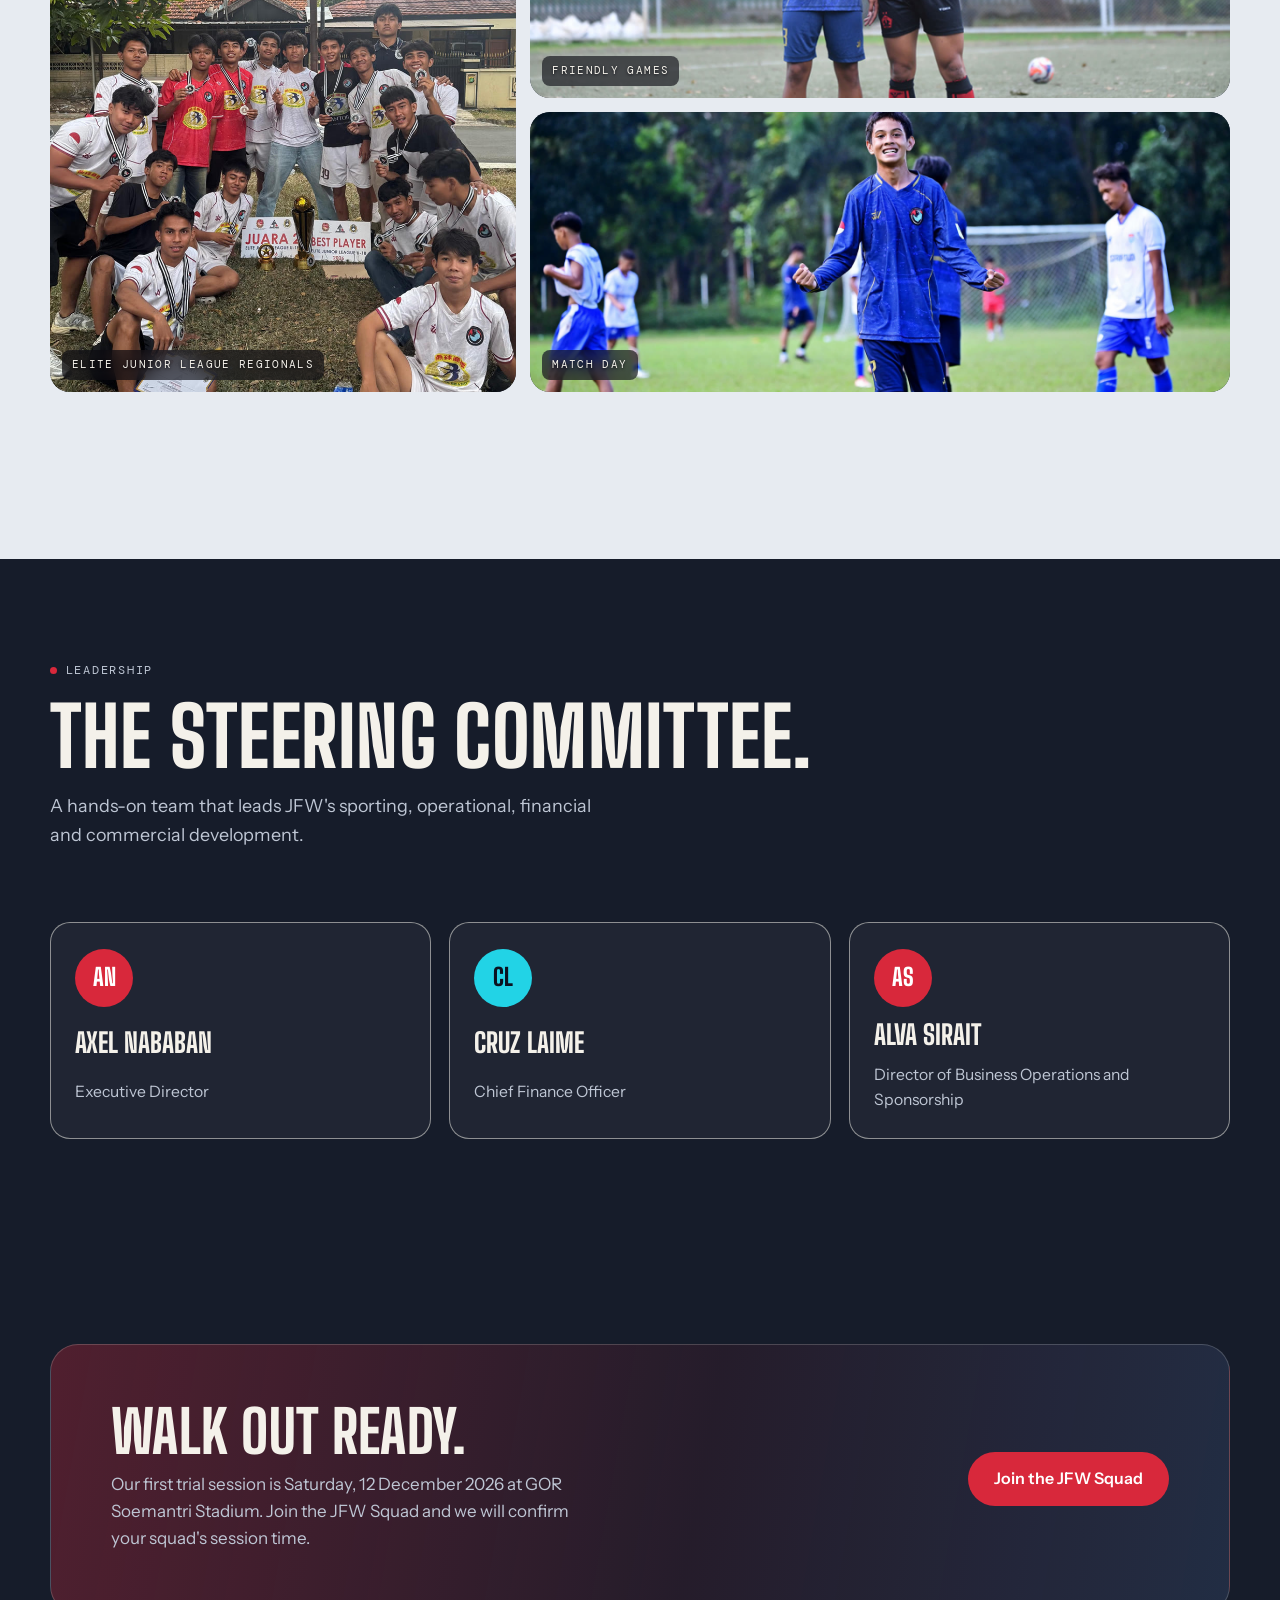
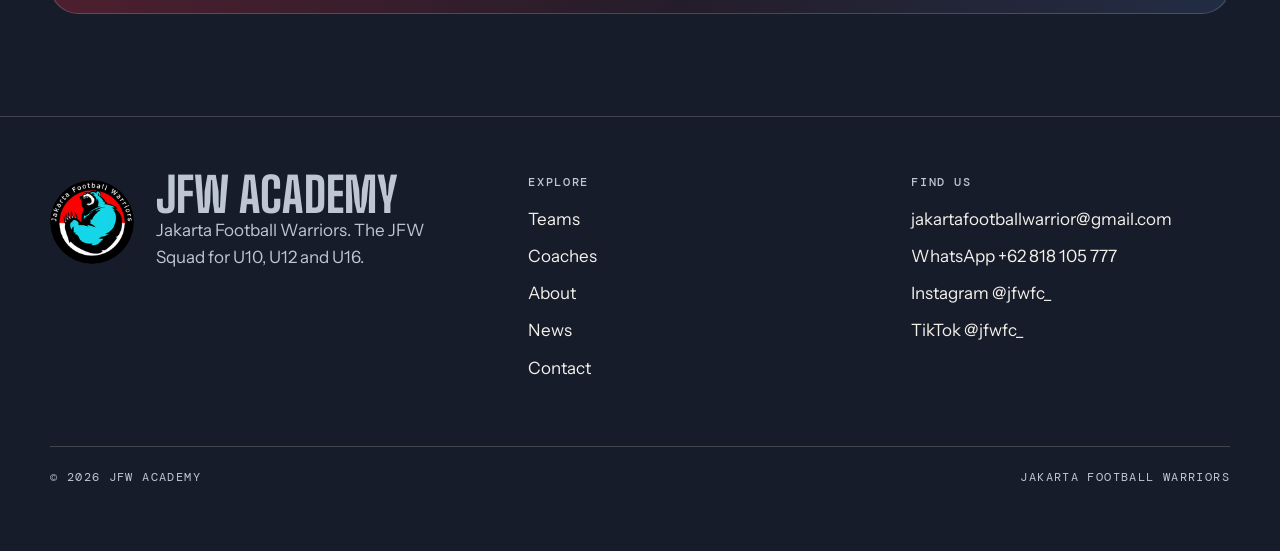
==== commit c1198264: "Smooth hero from frame sequence, JFW Squad naming, WhatsApp link fix" ====
--- a/about.html
+++ b/about.html
@@ -39,14 +39,13 @@
       <img src="assets/logo-128.png" width="42" height="42" alt="">
       JFW <small>Academy</small>
     </a>
-    <button class="nav-toggle" type="button" aria-expanded="false" aria-controls="navlinks"><span class="sr">Menu</span><i></i><i></i></button>
     <div class="links" id="navlinks">
       <a href="teams.html">Teams</a>
       <a href="coaches.html">Coaches</a>
       <a href="about.html" aria-current="page">About</a>
       <a href="news.html">News</a>
       <a href="contact.html">Contact</a>
-      <a class="btn sm" href="contact.html#join">Join the founding squad</a>
+      <a class="btn sm" href="contact.html#join">Join the JFW Squad</a>
     </div>
   </div>
 </nav>
@@ -205,9 +204,9 @@
     <div class="cta-band rvc">
       <div class="rv" style="--i:0">
         <h2 class="display">Walk out ready.</h2>
-        <p>Our first trial session is Saturday, 12 December 2026 at GOR Soemantri Stadium. Join the founding squad and we will confirm your squad's session time.</p>
+        <p>Our first trial session is Saturday, 12 December 2026 at GOR Soemantri Stadium. Join the JFW Squad and we will confirm your squad's session time.</p>
       </div>
-      <div class="rv" style="--i:1"><a class="btn" href="contact.html#join">Join the founding squad</a></div>
+      <div class="rv" style="--i:1"><a class="btn" href="contact.html#join">Join the JFW Squad</a></div>
     </div>
   </div>
 </section>
@@ -220,7 +219,7 @@
       <img src="assets/logo-128.png" width="84" height="84" alt="Jakarta Football Warriors crest" loading="lazy">
       <div>
         <p class="display">JFW Academy</p>
-        <p>Jakarta Football Warriors. Founding squads for U10, U12 and U16.</p>
+        <p>Jakarta Football Warriors. The JFW Squad for U10, U12 and U16.</p>
       </div>
     </div>
     <div>
@@ -237,7 +236,7 @@
       <h4>Find us</h4>
       <ul>
         <li><a href="mailto:jakartafootballwarrior@gmail.com">jakartafootballwarrior@gmail.com</a></li>
-        <li><a href="https://wa.me/62818105777" rel="noopener" target="_blank">WhatsApp +62 818 105 777</a></li>
+        <li><a href="https://api.whatsapp.com/send?phone=62818105777" rel="noopener" target="_blank">WhatsApp +62 818 105 777</a></li>
         <li><a href="https://www.instagram.com/jfwfc_/" rel="noopener" target="_blank">Instagram @jfwfc_</a></li>
         <li><a href="https://www.tiktok.com/@jfwfc_" rel="noopener" target="_blank">TikTok @jfwfc_</a></li>
       </ul>
--- a/assets/site.css
+++ b/assets/site.css
@@ -79,16 +79,27 @@
 .btn.ghost:hover{background:rgba(255,255,255,.08);border-color:var(--text-primary)}
 @media (min-width:1100px){.brand small{display:inline}}
 @media (max-width:900px){
-  .nav-toggle{display:grid;place-items:center;align-content:center;gap:5px;width:46px;height:46px;border-radius:12px;border:1px solid var(--line-strong);background:rgba(8,10,18,.4);cursor:pointer;padding:0}
-  .nav-toggle i{display:block;width:20px;height:2px;border-radius:2px;background:var(--text-primary);transition:transform .35s var(--ease),opacity .25s var(--ease)}
-  .nav.open .nav-toggle i:nth-of-type(1){transform:translateY(3.5px) rotate(45deg)}
-  .nav.open .nav-toggle i:nth-of-type(2){transform:translateY(-3.5px) rotate(-45deg)}
-  .links{position:fixed;left:0;right:0;top:64px;flex-direction:column;align-items:stretch;gap:0;padding:8px var(--gutter) 26px;background:#161C2A;border-bottom:1px solid var(--line);opacity:0;visibility:hidden;transform:translateY(-8px);transition:opacity .3s var(--ease),transform .3s var(--ease),visibility 0s linear .3s}
-  .nav.open .links{opacity:1;visibility:visible;transform:none;transition-delay:0s}
-  .links a{padding:17px 4px;border-bottom:1px solid var(--line);font-size:1.08rem;color:var(--text-primary);text-shadow:none}
-  .links a[aria-current="page"]:not(.btn)::after{display:none}
-  .links a[aria-current="page"]{color:var(--accent-hover)}
-  .links a.btn{margin-top:18px;border:0;padding:15px 24px}
+  .nav .wrap{gap:12px}
+  .links{flex:1;min-width:0;gap:clamp(10px,3.4vw,24px);overflow-x:auto;scrollbar-width:none;-webkit-overflow-scrolling:touch}
+  .links a:first-child{margin-left:auto}
+  .links::-webkit-scrollbar{display:none}
+  .links a{flex:none;padding:10px 0;font-size:.86rem;white-space:nowrap}
+  .links a[aria-current="page"]:not(.btn)::after{bottom:2px}
+  .links a.btn{padding:9px 16px;font-size:.84rem}
+}
+@media (max-width:640px){
+  .brand{font-size:0;gap:0;flex:none}
+  .links a.btn{display:none}
+  .links a{font-size:.84rem}
+}
+@media (max-width:360px){
+  .nav .wrap{gap:8px}
+  .brand img{width:34px;height:34px}
+  .links a{font-size:.8rem}
+}
+@media (max-width:340px){
+  .links{gap:8px}
+  .links a{font-size:.74rem}
 }
 
 /* sections */
